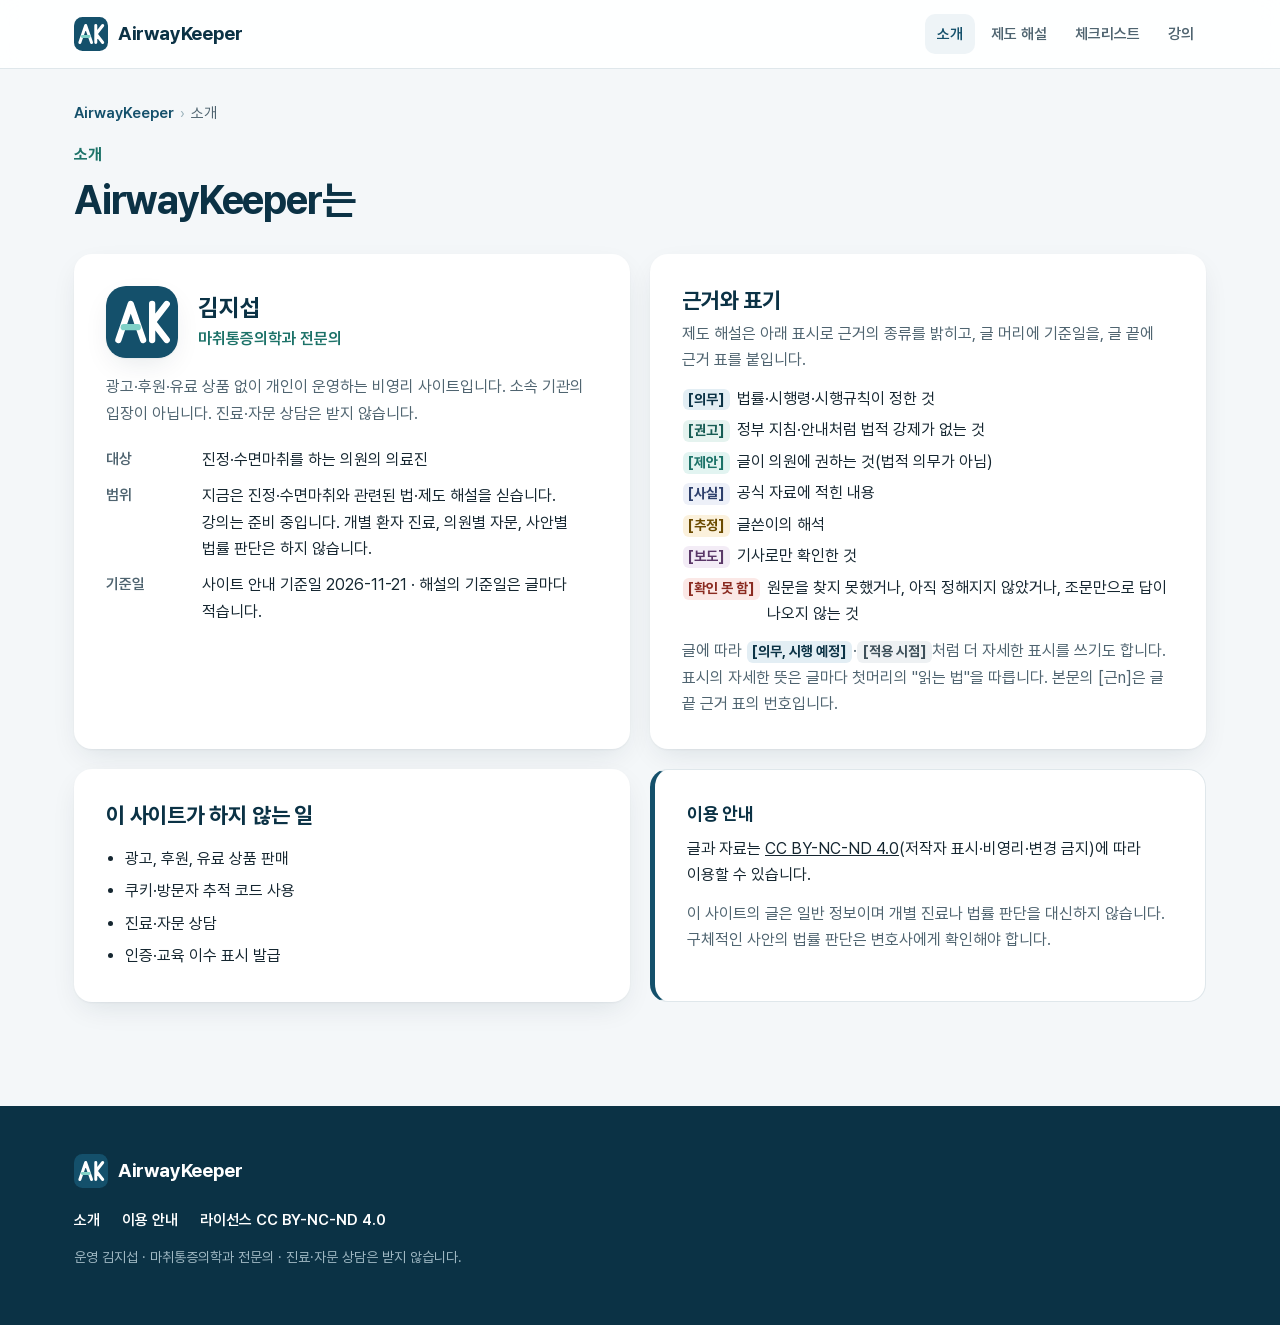
==== about.html @ bf398b3f "대문 배경을 모니터 파형으로, 긴 안내문은 이용 안내 쪽으로(원본 커밋 ad07242의 build/site) Co-Authored-By: Claude Sonnet 5.5 <nore" ====
<!doctype html>
<html lang="ko"><head><meta charset="utf-8">
<meta name="viewport" content="width=device-width,initial-scale=1">
<title>소개 — AirwayKeeper</title>
<meta name="description" content="마취통증의학과 전문의 김지섭이 개인으로 운영하는 비영리 사이트입니다. 진정·수면마취를 하는 의원의 의료진이 알아야 할 법·제도를 근거와 함께 정리해 무료로 열어 둡니다.">
<link rel="canonical" href="https://airwaykeeper.com/about.html">
<link rel="stylesheet" href="assets/style.css">
<link rel="icon" href="assets/mark.svg" type="image/svg+xml">
</head><body>
<header class="top"><div class="wrap">
<a class="brand" href="index.html"><img src="assets/mark.svg" alt="" width="34" height="34">AirwayKeeper</a>
<nav class="nav" aria-label="주 메뉴"><a href="about.html" aria-current=page>소개</a><a href="law.html">제도 해설</a><a href="checklist.html">체크리스트</a><a href="course.html">강의</a></nav>

</div></header>
<main class="wrap">
<nav class="crumb" aria-label="경로"><a href="index.html">AirwayKeeper</a><span class="sep">›</span><span>소개</span></nav>
<div class="lhead"><div><span class="no">소개</span><h1>AirwayKeeper는</h1></div></div>
<div class="about">
<div class="panel"><div class="op"><img src="assets/mark.svg" alt="" width="72" height="72"><div><h3>김지섭</h3>
<p class="role">마취통증의학과 전문의</p></div></div>
<p class="op-note">광고·후원·유료 상품 없이 개인이 운영하는 비영리 사이트입니다. 소속 기관의 입장이 아닙니다. 진료·자문 상담은 받지 않습니다.</p>
<dl class="facts">
<div><dt>대상</dt><dd>진정·수면마취를 하는 의원의 의료진</dd></div>
<div><dt>범위</dt><dd>지금은 진정·수면마취와 관련된 법·제도 해설을 싣습니다. 강의는 준비 중입니다. 개별 환자 진료, 의원별 자문, 사안별 법률 판단은 하지 않습니다.</dd></div>
<div><dt>기준일</dt><dd>사이트 안내 기준일 2026-11-21 · 해설의 기준일은 글마다 적습니다.</dd></div>
</dl></div>
<div class="panel"><h3>근거와 표기</h3><p>제도 해설은 아래 표시로 근거의 종류를 밝히고, 글 머리에 기준일을, 글 끝에 근거 표를 붙입니다.</p><ul class="plain labels"><li><span class="tag tag-duty">[의무]</span> 법률·시행령·시행규칙이 정한 것</li><li><span class="tag tag-rec">[권고]</span> 정부 지침·안내처럼 법적 강제가 없는 것</li><li><span class="tag tag-sug">[제안]</span> 글이 의원에 권하는 것(법적 의무가 아님)</li><li><span class="tag tag-fact">[사실]</span> 공식 자료에 적힌 내용</li><li><span class="tag tag-est">[추정]</span> 글쓴이의 해석</li><li><span class="tag tag-press">[보도]</span> 기사로만 확인한 것</li><li><span class="tag tag-unk">[확인 못 함]</span> 원문을 찾지 못했거나, 아직 정해지지 않았거나, 조문만으로 답이 나오지 않는 것</li></ul><p>글에 따라 <span class="tag tag-duty">[의무, 시행 예정]</span>·<span class="tag tag-note">[적용 시점]</span>처럼 더 자세한 표시를 쓰기도 합니다. 표시의 자세한 뜻은 글마다 첫머리의 "읽는 법"을 따릅니다. 본문의 [근n]은 글 끝 근거 표의 번호입니다.</p></div>
<div class="panel"><h3>이 사이트가 하지 않는 일</h3>
<ul class="plain"><li>광고, 후원, 유료 상품 판매</li><li>쿠키·방문자 추적 코드 사용</li>
<li>진료·자문 상담</li><li>인증·교육 이수 표시 발급</li></ul></div>
<div class="notice"><h3>이용 안내</h3><p>글과 자료는 <a rel="license" href="https://creativecommons.org/licenses/by-nc-nd/4.0/deed.ko">CC BY-NC-ND 4.0</a>(저작자 표시·비영리·변경 금지)에 따라 이용할 수 있습니다.</p>
<p>이 사이트의 글은 일반 정보이며 개별 진료나 법률 판단을 대신하지 않습니다. 구체적인 사안의 법률 판단은 변호사에게 확인해야 합니다.</p></div>
</div></main>
<footer class="foot"><div class="wrap">
<a class="brand" href="index.html"><img src="assets/mark.svg" alt="" width="34" height="34">AirwayKeeper</a>
<p class="links"><a href="about.html">소개</a><a href="guide.html">이용 안내</a><a href="guide.html#license">라이선스 CC BY-NC-ND 4.0</a></p>
<p class="small">운영 김지섭 · 마취통증의학과 전문의 · 진료·자문 상담은 받지 않습니다.</p>
</div></footer>
<script src="assets/site.js"></script>
</body></html>
---- assets/style.css ----
/* AirwayKeeper 사이트 스타일. 2026-11-19 시안 03(Academy)을 옮겼다.
   남색 #14506b와 민트 #7fd1c7 브랜드 색, 흰 카드와 부드러운 그림자. 외부 자원 없음. */
@font-face{font-family:"Pretendard";font-weight:400;font-style:normal;font-display:swap;src:url("Pretendard-Regular.woff2") format("woff2")}
@font-face{font-family:"Pretendard";font-weight:600;font-style:normal;font-display:swap;src:url("Pretendard-SemiBold.woff2") format("woff2")}
@font-face{font-family:"Pretendard";font-weight:700;font-style:normal;font-display:swap;src:url("Pretendard-Bold.woff2") format("woff2")}

:root{
  --navy:#14506b; --navy-900:#0b3245; --navy-50:#eef4f7;
  --mint:#7fd1c7; --mint-100:#e2f4f1; --mint-700:#1c7268;
  --ink:#152630; --body:#1b2b34; --muted:#4f6470; --line:#dfe7eb; --bg:#f4f7f9; --card:#fff;
  --r:18px;
  --sh:0 1px 2px rgba(14,44,58,.05),0 10px 30px -8px rgba(14,44,58,.12);
  --sh-lg:0 2px 4px rgba(14,44,58,.05),0 24px 48px -16px rgba(14,44,58,.22);
}
*{box-sizing:border-box}
html{-webkit-text-size-adjust:100%;scroll-behavior:smooth}
body{margin:0;font-family:"Pretendard",-apple-system,BlinkMacSystemFont,"Apple SD Gothic Neo","Malgun Gothic",sans-serif;
  font-size:16px;line-height:1.65;color:var(--ink);background:var(--bg);word-break:keep-all;overflow-wrap:break-word}
a{color:inherit}
img,svg{display:block;max-width:100%}
h1,h2,h3,h4{line-height:1.3;margin:0;letter-spacing:-.01em;text-wrap:balance}
p{margin:0}
.wrap{max-width:1180px;margin:0 auto;padding:0 24px}
main.wrap{padding-bottom:8px}
.ic{display:inline-flex;width:1.15em;height:1.15em;flex:none}
.ic svg{width:100%;height:100%;fill:none;stroke:currentColor;stroke-width:1.8;stroke-linecap:round;stroke-linejoin:round}

.draft{background:#fff4d6;color:#6b4b00;text-align:center;font-size:14px;font-weight:600;padding:6px 16px}

/* 머리글 */
.top{position:sticky;top:0;z-index:20;background:rgba(255,255,255,.9);backdrop-filter:saturate(1.4) blur(12px);
  -webkit-backdrop-filter:saturate(1.4) blur(12px);border-bottom:1px solid var(--line)}
.top .wrap{display:flex;align-items:center;gap:28px;height:68px}
.brand{display:flex;align-items:center;gap:10px;text-decoration:none;font-weight:700;font-size:19px;color:var(--navy-900);letter-spacing:-.02em}
.brand img{width:34px;height:34px}
.nav{display:flex;gap:4px;margin-left:auto}
.nav a{text-decoration:none;color:var(--muted);font-weight:600;font-size:15px;padding:8px 12px;border-radius:10px;white-space:nowrap}
.nav a:hover,.nav a[aria-current]{color:var(--navy);background:var(--navy-50)}

.btn{display:inline-flex;align-items:center;justify-content:center;gap:8px;text-decoration:none;font-weight:600;font-size:16px;
  border-radius:12px;padding:12px 20px;border:1px solid transparent;cursor:pointer;font-family:inherit;line-height:1.3;white-space:nowrap}
.btn .ic{width:18px;height:18px}
.btn-primary{background:var(--navy);color:#fff;box-shadow:0 6px 16px -6px rgba(20,80,107,.6)}
.btn-primary:hover{background:var(--navy-900)}
.btn-mint{background:var(--mint);color:var(--navy-900)}
.btn-ghost{background:#fff;color:var(--navy);border-color:var(--line)}
.btn-ghost:hover{border-color:var(--navy)}
.btn-line{background:transparent;color:#fff;border-color:rgba(255,255,255,.35)}
.btn-sm{padding:8px 14px;font-size:15px;border-radius:10px}
.top .btn{padding:9px 16px;font-size:15px}

.bar{height:8px;border-radius:99px;background:#e6edf0;overflow:hidden}
.bar>i{display:block;height:100%;border-radius:inherit;background:linear-gradient(90deg,var(--navy),#2a7f99)}
.meta{display:flex;flex-wrap:wrap;gap:6px 16px;color:var(--muted);font-size:15px}
.meta span{display:inline-flex;align-items:center;gap:6px}
.meta .ic{color:var(--mint-700)}
.meta a{color:var(--navy);font-weight:600}

/* 출처 라벨(build_pdf.prepare가 만든 span.src) */
.src{display:inline-block;font-size:.8em;font-weight:600;line-height:1.45;padding:1px 7px;margin:0 1px;border-radius:6px;vertical-align:.08em;
  white-space:normal;background:var(--navy-50);color:var(--navy);box-shadow:inset 0 0 0 1px #c8dbe4}
.src-p{background:var(--mint-100);color:var(--mint-700);box-shadow:inset 0 0 0 1px #b4e2db}
.src-u{background:#fff;color:#5b6770;box-shadow:inset 0 0 0 1px #b9c4ca;background-image:repeating-linear-gradient(135deg,transparent 0 5px,#f1f3f4 5px 7px)}
/* 뼈대 시안: 내용이 들어갈 자리. 바탕색에 따라 글자색을 물려받아 남색 바탕에서도 보인다. */
.slot{display:inline;padding:0 .35em;border-radius:6px;font-weight:600;opacity:.85;
  background:repeating-linear-gradient(135deg,rgba(127,150,160,.10) 0 6px,rgba(127,150,160,.22) 6px 12px);
  outline:1px dashed currentColor;outline-offset:-1px;-webkit-box-decoration-break:clone;box-decoration-break:clone}
.ph{border:1.5px dashed #a9c0cb;border-radius:14px;padding:16px 18px;background:#f8fbfc}
.ph .ph-k{display:block;font-size:13px;font-weight:700;letter-spacing:.04em;color:var(--mint-700);line-height:1.4}
.ph p{margin:2px 0 0;font-weight:600;font-size:16px;line-height:1.5;color:var(--navy-900)}
.ph i{display:block;height:8px;border-radius:4px;background:#e3eaee;margin-top:10px}
.ph i:last-child{width:60%}
.blank{display:inline-block;min-width:7em;border-bottom:1px solid var(--muted);height:1.1em;vertical-align:bottom}

footer.foot{margin-top:96px;background:var(--navy-900);color:#c9d9e0;padding:48px 0 56px;font-size:15px}
footer.foot .wrap{display:grid;gap:14px}
footer.foot .brand{color:#fff;margin-bottom:6px}
footer.foot p{max-width:860px}
footer.foot .small{color:#9fb8c3;font-size:14px}
footer.foot .links{display:flex;flex-wrap:wrap;gap:6px 22px;font-size:15px}
footer.foot .links a{color:#fff;text-decoration:none;font-weight:600}
footer.foot .links a:hover{text-decoration:underline;text-underline-offset:3px}
footer.foot .small a{color:#fff;text-decoration:underline;text-underline-offset:2px}


/* ---------- 대문(공개) ---------- */
.gate{position:relative;overflow:hidden;color:#fff;min-height:calc(100vh - 68px);display:flex;align-items:center;
  background:radial-gradient(1200px 500px at 85% -10%,#1f6a8a 0,transparent 60%),linear-gradient(160deg,var(--navy) 0,var(--navy-900) 100%)}
.gate .wf{position:absolute;left:0;width:100%;height:var(--h);pointer-events:none}
.wfa{top:14px}.wfb{bottom:10px}.wfm{display:none;left:50%;bottom:0;min-width:760px;transform:translateX(-50%)}
.wf .g path{stroke:#7fd1c7;stroke-width:.8;opacity:.14}
.wf .p1{opacity:.46;filter:drop-shadow(0 0 3px rgba(191,230,255,.5))}.wf .p2{opacity:.52;filter:drop-shadow(0 0 3px rgba(127,209,199,.5))}
/* 훑으며 그려지는 선: 머리가 끝에 닿은 뒤 꼬리가 지워진다(8초 루프). 빛점은 머리를 따라간다. */
.sweep{stroke-dasharray:62 100;animation:sw 8s linear infinite;animation-delay:-3.5s}
@keyframes sw{from{stroke-dashoffset:62}to{stroke-dashoffset:-100}}
.dot{offset-distance:0%;animation:mv 8s linear infinite;animation-delay:-3.5s;opacity:.75}
.dot.d1{fill:#e8f7ff;filter:drop-shadow(0 0 4px rgba(232,247,255,.7))}.dot.d2{fill:#b5f5ea;filter:drop-shadow(0 0 4px rgba(181,245,234,.7))}
@keyframes mv{0%{offset-distance:0%;opacity:.75}61.7%{offset-distance:100%;opacity:.75}62.5%,100%{offset-distance:100%;opacity:0}}
@media (max-width:720px){.wfa,.wfb{display:none}.wfm{display:block}}
@media (prefers-reduced-motion:reduce){.wf *{animation:none!important}.sweep{stroke-dasharray:none}.dot{display:none}}
.gate .wrap{position:relative;width:100%;box-sizing:border-box;padding-top:48px;padding-bottom:48px;text-align:center}
.gate h1{margin:0 auto;font-weight:700;letter-spacing:-.03em;line-height:1.15}
.gate h1 .en{display:block;font-size:44px;color:#fff}
.gate h1 .ko{display:block;margin-top:14px;font-size:26px;font-weight:600;color:var(--mint)}
.gate .lead{margin:22px auto 0;max-width:34em;font-size:18px;line-height:1.6;color:#d9e7ed}
.tabs{list-style:none;margin:40px auto 0;padding:0;display:grid;grid-template-columns:repeat(4,minmax(0,1fr));gap:16px;max-width:1000px;text-align:left}
.tab{display:flex;flex-direction:column;gap:6px;height:100%;min-height:132px;padding:20px;border-radius:var(--r);background:#fff;color:var(--ink);
  text-decoration:none;box-shadow:var(--sh-lg);position:relative}
.tab:hover{box-shadow:0 0 0 3px var(--mint),var(--sh-lg)}
.tab .tn{font-size:20px;font-weight:700;color:var(--navy-900)}
.tab .td{font-size:15px;color:var(--muted);line-height:1.45}
.tab .ic{position:absolute;right:18px;bottom:18px;color:var(--navy)}
.tab.soon{background:#e9f0f3}
.tab.soon .td{display:inline-block;align-self:flex-start;font-weight:700;font-size:14px;color:var(--navy-900);background:var(--mint);padding:2px 10px;border-radius:99px}
.tab:focus-visible{outline:3px solid var(--mint);outline-offset:3px}
body:has(.gate) footer.foot{margin-top:0}
@media (max-width:820px){.tabs{grid-template-columns:repeat(2,minmax(0,1fr))}.gate h1 .en{font-size:34px}}
@media (max-width:480px){.gate .wrap{padding-top:28px;padding-bottom:28px}.gate h1 .en{font-size:27px}.gate h1 .ko{font-size:20px;margin-top:10px}
  .gate .lead{font-size:16px;margin-top:14px}.tabs{margin-top:24px;gap:10px}.tab{min-height:104px;padding:14px}.tab .tn{font-size:18px}.tab .td{font-size:13.5px}.tab .ic{display:none}}

/* ---------- 첫 화면 ---------- */
.hero{position:relative;overflow:hidden;background:radial-gradient(1200px 500px at 85% -10%,#1f6a8a 0,transparent 60%),linear-gradient(160deg,var(--navy) 0,var(--navy-900) 100%);color:#fff}
.hero .deco{position:absolute;right:-120px;top:-60px;width:640px;opacity:.16;pointer-events:none}
.hero .wrap{position:relative;display:grid;grid-template-columns:minmax(0,1.25fr) minmax(0,.9fr);gap:56px;align-items:center;padding-top:76px;padding-bottom:88px}
.eyebrow{display:inline-flex;align-items:center;gap:8px;font-size:14px;font-weight:600;letter-spacing:.02em;color:var(--mint);
  background:rgba(127,209,199,.12);border:1px solid rgba(127,209,199,.3);padding:5px 12px;border-radius:99px}
.hero h1{font-size:56px;font-weight:700;letter-spacing:-.03em;line-height:1.08;margin:22px 0}
.hero h1 em{font-style:normal;color:var(--mint)}
.hero .lead{font-size:19px;line-height:1.65;color:#d9e7ed;max-width:34em}
.hero .scope{margin-top:10px;font-size:16px;color:#a9c3ce}
.hero .cta{display:flex;flex-wrap:wrap;gap:12px;margin-top:32px}
.stats{display:grid;grid-template-columns:repeat(4,minmax(0,1fr));gap:1px;margin-top:44px;border-radius:16px;overflow:hidden;background:rgba(255,255,255,.12);max-width:600px}
.stats div{background:rgba(9,40,55,.45);padding:14px 16px}
.stats b{display:block;font-size:26px;font-weight:700;letter-spacing:-.02em;color:#fff}
.stats b small{font-size:16px}
.stats span{font-size:14px;color:#a9c3ce}

.start{background:#fff;color:var(--ink);border-radius:24px;padding:28px;box-shadow:var(--sh-lg)}
.start h2{font-size:15px;font-weight:600;color:var(--muted)}
.next{display:block;text-decoration:none;border-radius:16px;background:var(--navy-50);padding:16px 18px;border:1px solid #d5e4ea;margin-top:14px}
.next:hover{border-color:var(--navy)}
.next .k{font-size:14px;font-weight:600;color:var(--mint-700)}
.next .t{display:block;font-weight:700;font-size:18px;margin:2px 0 8px;color:var(--navy-900)}
.who{list-style:none;margin:14px 0 0;padding:0;display:grid;gap:2px}
.who a{display:flex;align-items:center;gap:12px;justify-content:space-between;text-decoration:none;padding:10px 6px;border-bottom:1px dashed #e3eaee;font-weight:600;color:var(--navy-900)}
.who li:last-child a{border-bottom:0}
.who a:hover{color:var(--navy)}
.who small{display:block;font-weight:400;font-size:14px;color:var(--muted)}
.who .ic{color:var(--navy)}
.start .note{margin-top:14px;font-size:14px;color:var(--muted);display:flex;gap:8px;align-items:flex-start}
.start .note .ic{color:var(--mint-700);margin-top:2px}

section.sec{padding-top:96px;scroll-margin-top:110px}
.sec-head{display:flex;align-items:flex-end;justify-content:space-between;gap:24px;margin-bottom:32px}
.sec-head .k{font-size:14px;font-weight:700;letter-spacing:.06em;color:var(--mint-700)}
.sec-head h2{font-size:34px;font-weight:700;letter-spacing:-.025em;margin-top:6px;color:var(--navy-900)}
.sec-head p{color:var(--muted);margin-top:8px;max-width:40em}

/* 장 카드 */
.grid-ch{display:grid;grid-template-columns:repeat(3,minmax(0,1fr));gap:20px}
.ch{position:relative;display:flex;flex-direction:column;background:var(--card);border-radius:var(--r);box-shadow:var(--sh);padding:24px;border:1px solid transparent;transition:box-shadow .2s,transform .2s}
.ch:hover{box-shadow:var(--sh-lg);transform:translateY(-2px)}
.ch-top{display:flex;align-items:center;justify-content:space-between;gap:8px}
.ch-no{display:inline-grid;place-items:center;min-width:44px;height:44px;padding:0 10px;border-radius:13px;background:var(--navy-50);color:var(--navy);font-weight:700;font-size:16px;text-decoration:none}
.ch h3{font-size:20px;font-weight:700;margin:16px 0 8px;color:var(--navy-900)}
.ch h3 a{text-decoration:none}
.ch h3 a:hover{text-decoration:underline}
.ch .pt{color:var(--muted);font-size:16px;display:-webkit-box;-webkit-line-clamp:3;-webkit-box-orient:vertical;overflow:hidden}
.ch>.meta{margin-top:auto;padding-top:18px}
.ch details{margin-top:14px;border-top:1px solid var(--line);padding-top:10px}
.ch summary{cursor:pointer;list-style:none;font-weight:600;font-size:15px;color:var(--navy);display:flex;align-items:center;justify-content:space-between;padding:4px 0}
.ch summary::-webkit-details-marker{display:none}
.ch summary::after{content:"";width:9px;height:9px;border-right:2px solid currentColor;border-bottom:2px solid currentColor;transform:rotate(45deg) translateY(-3px);transition:transform .2s}
.ch details[open] summary::after{transform:rotate(-135deg) translateY(-1px)}
.ch.is-app{grid-column:1/-1;background:linear-gradient(120deg,#fff 0,#f1faf8 100%)}
.ch.is-app .ch-no{background:var(--mint-100);color:var(--mint-700)}
.ls{list-style:none;margin:8px 0 0;padding:0}
.ls li{display:flex;align-items:center;gap:10px;padding:7px 0;font-size:15px;border-bottom:1px dashed #e8eef1}
.ls li:last-child{border-bottom:0}
.ls .st{flex:none;width:22px;height:22px;border-radius:50%;border:1.5px solid #c3d2d9;display:grid;place-items:center;font-size:12px;font-weight:700;color:var(--muted)}
.ls a{text-decoration:none;font-weight:600;color:var(--navy);min-width:0}
.ls a:hover{text-decoration:underline}
.ls .m{margin-left:auto;color:var(--muted);font-size:14px;white-space:nowrap;padding-left:8px}
.ch.is-app .ls{display:grid;grid-template-columns:repeat(2,minmax(0,1fr));column-gap:28px}
.ch.is-app .ls li:nth-last-child(2){border-bottom:0}

/* 트랙 */
.grid-tr{display:grid;grid-template-columns:repeat(2,minmax(0,1fr));gap:20px}
.tr{background:var(--card);border-radius:var(--r);box-shadow:var(--sh);padding:28px;display:flex;flex-direction:column;scroll-margin-top:110px}
.tr:target{box-shadow:0 0 0 3px rgba(127,209,199,.6),var(--sh)}
.tr-head{display:flex;gap:14px;align-items:flex-start}
.tr-ic{flex:none;width:48px;height:48px;border-radius:14px;background:linear-gradient(150deg,var(--navy),#22708f);color:#fff;display:grid;place-items:center}
.tr-ic .ic{width:24px;height:24px}
.tr .k{font-size:14px;font-weight:600;color:var(--mint-700)}
.tr h3{font-size:20px;font-weight:700;color:var(--navy-900);margin-top:2px}
.path{list-style:none;margin:28px 0 8px;padding:0;display:flex;align-items:flex-start}
.path li{position:relative;flex:1 1 0;min-width:0;text-align:center;padding:0 4px}
.path li::before{content:"";position:absolute;top:21px;left:-50%;width:100%;height:3px;background:var(--navy);z-index:0}
.path li:first-child::before{display:none}
.path li.later::before{background:repeating-linear-gradient(90deg,#9cc9c2 0 6px,transparent 6px 11px)}
.path .dot{position:relative;z-index:1;margin:0 auto;width:44px;height:44px;border-radius:50%;display:grid;place-items:center;font-weight:700;font-size:15px;background:var(--navy);color:#fff;box-shadow:0 0 0 5px #fff;text-decoration:none}
.path .later .dot{background:#fff;color:var(--mint-700);border:2.5px solid var(--mint)}
.path .lb{display:block;margin-top:10px;font-size:14px;line-height:1.4;color:var(--ink);font-weight:600}
.path .lb small{display:block;font-weight:400;color:var(--muted);font-size:13px}
.legend{display:flex;gap:16px;flex-wrap:wrap;font-size:14px;color:var(--muted);margin-top:14px}
.legend span{display:inline-flex;align-items:center;gap:6px}
.legend i{width:12px;height:12px;border-radius:50%;background:var(--navy)}
.legend i.l{background:#fff;border:2px solid var(--mint)}
.tr-foot{display:flex;align-items:center;justify-content:space-between;gap:12px;margin-top:auto;padding-top:20px;border-top:1px solid var(--line);flex-wrap:wrap}

/* 자료실 카드 */
.grid-fm{display:grid;grid-template-columns:repeat(4,minmax(0,1fr));gap:18px}
.fm{background:var(--card);border-radius:var(--r);box-shadow:var(--sh);padding:22px;display:flex;flex-direction:column;gap:12px}
.sheet{position:relative;height:118px;border-radius:12px;background:linear-gradient(180deg,var(--navy-50),#f8fbfc);border:1px solid #dde9ee;overflow:hidden}
.sheet .pg{position:absolute;left:50%;top:16px;transform:translateX(-50%);width:84px;height:110px;background:#fff;border-radius:6px;box-shadow:0 6px 18px -6px rgba(14,44,58,.3);padding:12px 10px}
.sheet .pg b{display:grid;place-items:center;width:28px;height:28px;border-radius:8px;background:var(--navy);color:#fff;font-size:15px}
.sheet .pg i{display:block;height:4px;border-radius:2px;background:#e3eaee;margin-top:8px}
.sheet .pg i:nth-of-type(2){width:70%}
.sheet .pg i:nth-of-type(3){background:var(--mint-100)}
.fm h3{font-size:17px;font-weight:700;color:var(--navy-900);line-height:1.4}
.fm h3 a{text-decoration:none}
.fm h3 a:hover{text-decoration:underline}
.fm .meta{font-size:14px;flex-direction:column;gap:4px}
.fm .meta span{align-items:flex-start}
.fm .meta .ic{margin-top:3px}
.fm .acts{display:flex;gap:8px;margin-top:auto}
.fm .acts .btn{flex:1;padding:9px 10px;font-size:15px}

/* 원칙·소개 패널 */
.grid-pr{display:grid;grid-template-columns:minmax(0,1.1fr) minmax(0,1fr);gap:20px}
.panel{background:var(--card);border-radius:var(--r);box-shadow:var(--sh);padding:32px}
.panel h3{font-size:22px;font-weight:700;color:var(--navy-900);margin-bottom:6px}
.panel>p{color:var(--muted)}
.panel>.btn{margin-top:18px}
.lg{list-style:none;padding:0;margin:22px 0 0;display:grid;gap:12px}
.lg li{display:grid;grid-template-columns:96px 1fr;gap:14px;align-items:center;padding:14px 16px;border-radius:14px;background:#f7fafb;border:1px solid var(--line)}
.lg .src{justify-self:start;font-size:15px;padding:4px 12px}
.base{margin-top:18px;display:flex;align-items:center;gap:14px;padding:16px 18px;border-radius:14px;background:var(--navy);color:#fff}
.base .ic{width:28px;height:28px;color:var(--mint)}
.base small{display:block;color:#b9d2dc;font-size:14px}
.base b{font-size:20px}
.nos{list-style:none;padding:0;margin:22px 0 0;display:grid;grid-template-columns:repeat(3,minmax(0,1fr));gap:12px}
.nos li{display:flex;flex-direction:column;align-items:center;text-align:center;padding:20px 10px;border-radius:14px;background:var(--mint-100);color:var(--navy-900);font-weight:700}
.nos .ic{width:34px;height:34px;margin:0 auto 10px;color:var(--mint-700)}
.np{margin-top:18px;padding:16px 18px;border-radius:14px;border:1px dashed #a9d7cf;background:#fbfefd}

.about{display:grid;grid-template-columns:repeat(2,minmax(0,1fr));gap:20px}
.op{display:flex;gap:20px;align-items:center}
.op img{width:72px;height:72px;border-radius:20px;flex:none;box-shadow:var(--sh)}
.op h3{font-size:24px;margin:0}
.op .role{color:var(--mint-700);font-weight:600;margin-top:2px}
.op-note{margin-top:16px;color:var(--muted)}
.facts{margin:20px 0 0;display:grid;gap:10px}
.facts div{display:grid;grid-template-columns:84px 1fr;gap:12px}
.facts dt{font-weight:600;color:var(--muted);font-size:15px}
.facts dd{margin:0}
.plain{margin:16px 0 0;padding-left:1.2em;display:grid;gap:6px}
.notice{background:#fff;border-radius:var(--r);padding:32px;border:1px solid var(--line);border-left:5px solid var(--navy)}
.notice h3{font-size:18px;font-weight:700;margin-bottom:10px;color:var(--navy-900)}
.notice p+p{margin-top:12px;color:var(--muted)}

/* ---------- 장·강의 화면 ---------- */
.crumb{display:flex;flex-wrap:wrap;align-items:center;gap:6px;font-size:15px;color:var(--muted);margin:32px 0 0}
.crumb a{text-decoration:none;color:var(--navy);font-weight:600}
.crumb .sep{color:#9ab0ba}
.lhead{display:grid;grid-template-columns:minmax(0,1fr) auto;gap:24px;align-items:end;margin:16px 0 28px}
.lhead .no{display:inline-block;font-weight:700;color:var(--mint-700);font-size:16px;margin-bottom:6px}
.lhead h1{font-size:40px;font-weight:700;letter-spacing:-.03em;color:var(--navy-900)}
.lhead .meta{margin-top:12px}
.chprog{min-width:240px;background:#fff;border-radius:14px;box-shadow:var(--sh);padding:14px 16px}
.chprog .t{display:flex;justify-content:space-between;gap:12px;font-size:14px;font-weight:600;color:var(--muted);margin-bottom:8px}

.layout{display:grid;grid-template-columns:300px minmax(0,1fr);gap:32px;align-items:start}
.layout>*{min-width:0}
.side{position:sticky;top:92px;max-height:calc(100vh - 110px);overflow:auto;background:#fff;border-radius:var(--r);box-shadow:var(--sh);padding:20px}
.side h2{font-size:14px;font-weight:700;color:var(--mint-700);letter-spacing:.04em}
.side h3{font-size:18px;color:var(--navy-900);margin:4px 0}
.side h3 a{text-decoration:none}
.side .meta{font-size:14px;margin-bottom:14px}
.side summary{list-style:none;cursor:default}
.side summary::-webkit-details-marker{display:none}
.toc{list-style:none;margin:8px 0 0;padding:0}
.toc li a{display:flex;gap:12px;align-items:flex-start;text-decoration:none;padding:10px;border-radius:12px;font-size:15px;line-height:1.45;color:var(--ink)}
.toc li a:hover{background:var(--navy-50)}
.toc .st{flex:none;margin-top:1px;min-width:22px;height:22px;padding:0 4px;border-radius:99px;border:1.5px solid #c3d2d9;display:grid;place-items:center;font-size:12px;font-weight:700;color:var(--muted)}
.toc .cur a{background:var(--navy);color:#fff}
.toc .cur .st{border-color:var(--mint);background:var(--mint);color:var(--navy-900)}
.toc .cur .m{color:#bcd5df}
.toc .m{display:block;font-size:13px;color:var(--muted);margin-top:1px}
.side .back{display:flex;align-items:center;gap:6px;margin-top:14px;padding-top:14px;border-top:1px solid var(--line);text-decoration:none;font-weight:600;color:var(--navy);font-size:15px}

.article{background:#fff;border-radius:22px;box-shadow:var(--sh);padding:48px 56px}
.prose{font-size:17px;line-height:1.8;color:var(--body)}
.prose>*+*{margin-top:1.1em}
.prose h2{font-size:26px;font-weight:700;color:var(--navy-900);margin-top:1.6em;scroll-margin-top:90px}
.prose h3{font-size:21px;font-weight:700;color:var(--navy-900);margin-top:1.8em;scroll-margin-top:90px}
.prose h4{font-size:18px;font-weight:700;color:var(--navy-900);margin-top:1.5em}
.prose>:first-child{margin-top:0}
.prose strong{font-weight:700;color:var(--navy-900)}
.prose em{font-style:normal;background:linear-gradient(transparent 62%,var(--mint-100) 62%);font-weight:600}
.prose ul,.prose ol{padding-left:1.4em}
.prose li+li{margin-top:.35em}
.prose a{color:var(--navy)}
.prose blockquote{margin:0;padding:18px 22px;border-radius:14px;background:var(--navy-50);border-left:4px solid var(--navy)}
.prose blockquote>*+*{margin-top:.7em}
.prose blockquote.point{padding:22px 26px;border-radius:16px;background:linear-gradient(135deg,var(--navy-50),#f3faf9);border:1px solid #d7e6ec}
.prose blockquote.point>p:first-child strong{color:var(--mint-700);font-size:15px;letter-spacing:.02em}
.prose blockquote.point ul{margin:10px 0 0;padding:0;list-style:none}
.prose blockquote.point li{position:relative;padding-left:26px;margin-top:8px;font-size:16px;line-height:1.7}
.prose blockquote.point li::before{content:"";position:absolute;left:2px;top:.55em;width:12px;height:7px;border-left:2.5px solid var(--mint-700);border-bottom:2.5px solid var(--mint-700);transform:rotate(-45deg)}
.table-wrap{overflow-x:auto;-webkit-overflow-scrolling:touch;border:1px solid var(--line);border-radius:14px;max-width:100%}
.prose table{border-collapse:collapse;width:100%;font-size:16px;line-height:1.55}
.prose th,.prose td{padding:12px 14px;text-align:left;vertical-align:top;border-bottom:1px solid var(--line);min-width:120px}
.prose thead th{background:var(--navy);color:#fff;font-weight:600;border-bottom:0}
.prose tbody td:first-child{font-weight:700;color:var(--navy);background:var(--navy-50)}
.prose tbody tr:last-child td{border-bottom:0}
.prose th:first-child,.prose td:first-child{min-width:88px}

.list-h{font-size:20px;font-weight:700;color:var(--navy-900);margin-top:40px}
.lessons{list-style:none;margin:14px 0 0;padding:0;display:grid;gap:8px}
.lessons a{display:flex;align-items:center;gap:14px;text-decoration:none;padding:14px 16px;border-radius:14px;border:1px solid var(--line);color:var(--navy-900);font-weight:600}
.lessons a:hover{border-color:var(--navy);background:var(--navy-50)}
.lessons .st{flex:none;width:30px;height:30px;border-radius:50%;background:var(--navy-50);color:var(--navy);display:grid;place-items:center;font-size:14px;font-weight:700}
.lessons .t{min-width:0}
.lessons .m{margin-left:auto;color:var(--muted);font-weight:400;font-size:14px;white-space:nowrap}
.lessons .ic{color:var(--navy)}

.refs{margin-top:40px;border-top:1px solid var(--line);padding-top:16px}
.refs summary{cursor:pointer;font-weight:700;color:var(--navy);font-size:16px}
.refs .prose{font-size:14.5px;line-height:1.65;color:var(--muted);margin-top:12px}
.refs .prose li+li{margin-top:.5em}

.pn{display:grid;grid-template-columns:1fr 1fr;gap:16px;margin-top:24px}
.pn a{display:block;text-decoration:none;background:#fff;border-radius:16px;box-shadow:var(--sh);padding:18px 20px;border:1px solid transparent}
.pn a:hover{border-color:var(--navy)}
.pn small{display:block;font-size:14px;color:var(--muted);font-weight:600}
.pn b{display:block;margin-top:4px;font-size:17px;color:var(--navy-900)}
.pn .nx{text-align:right;background:var(--navy)}
.pn .nx small{color:#b9d2dc}
.pn .nx b{color:#fff}
.rel{margin-top:32px;background:#fff;border-radius:var(--r);box-shadow:var(--sh);padding:24px}
.rel h2{font-size:18px;color:var(--navy-900)}
.rel>p{color:var(--muted);font-size:15px;margin-top:4px}
.rel ul{list-style:none;margin:14px 0 0;padding:0;display:grid;grid-template-columns:1fr 1fr;gap:12px}
.rel li a{display:flex;gap:14px;align-items:center;text-decoration:none;padding:14px;border-radius:14px;border:1px solid var(--line)}
.rel li a:hover{border-color:var(--navy);background:var(--navy-50)}
.rel .lt{flex:none;width:40px;height:40px;border-radius:11px;background:var(--navy);color:#fff;display:grid;place-items:center;font-weight:700}
.rel b{display:block;color:var(--navy-900);font-size:16px}
.rel small{color:var(--muted);font-size:14px}
.rel .go{margin-left:auto;color:var(--navy)}

/* ---------- 제도 해설 ---------- */
.grid-lw{display:grid;grid-template-columns:repeat(3,minmax(0,1fr));gap:20px}
.lw{display:flex;flex-direction:column;gap:10px;background:var(--card);border-radius:var(--r);box-shadow:var(--sh);padding:24px;border-top:4px solid var(--mint)}
.lw .k{font-size:13px;font-weight:700;letter-spacing:.04em;color:var(--mint-700)}
.lw h3{font-size:19px;font-weight:700;line-height:1.4;color:var(--navy-900)}
.lw h3 a{text-decoration:none}
.lw h3 a:hover{text-decoration:underline}
.lw .meta{margin-top:auto;font-size:14px}
.law-list .t{display:flex;flex-direction:column;gap:2px}
.law-list .m{margin-left:0;white-space:normal}
.side .toc-plain li a{padding:7px 10px}
.side-h{margin-top:18px!important;padding-top:14px;border-top:1px solid var(--line);font-size:16px!important}
.howto{padding:18px 22px;border-radius:14px;background:var(--navy-50);border-left:4px solid var(--navy);font-size:15.5px;line-height:1.7}
.howto>*+*{margin-top:.6em}
.howto ul{padding-left:1.2em}
.prose .end-h{padding-top:20px;border-top:1px solid var(--line)}
.prose #sources~.table-wrap,.prose #sources~p{font-size:14.5px;line-height:1.6}
.prose #sources~.table-wrap td{min-width:130px}
.prose #sources~.table-wrap td:first-child{min-width:56px}
.prose tr:target td{background:var(--mint-100)}
.tag{display:inline-block;padding:0 .4em;margin:0 .05em;border-radius:6px;font-size:.88em;font-weight:700;line-height:1.55;white-space:nowrap;background:#eef1f3;color:#3d4f59}
.tag-duty{background:#e3eef4;color:var(--navy-900)}
.tag-rec{background:#e5f3ef;color:#165c53}
.tag-sug{background:var(--mint-100);color:var(--mint-700)}
.tag-fact{background:#edf0f8;color:#2d3f6b}
.tag-est{background:#fbf1dc;color:#6b4b00}
.tag-press{background:#f3ecf6;color:#5a3768}
.tag-unk{background:#fbe8e6;color:#8a2a20}
.cite{font-size:.82em;white-space:nowrap;color:var(--muted)}
.cite a{color:var(--navy);text-decoration:none;font-weight:600}
.cite a:hover{text-decoration:underline}
.article.law .prose a[rel~="noreferrer"]{word-break:break-all}

/* ---------- 자료실·양식 ---------- */
.intro{max-width:46em;margin-bottom:28px}
.intro .note{font-size:15px;color:var(--muted)}
.fhead{display:flex;flex-wrap:wrap;align-items:center;justify-content:space-between;gap:12px 24px;margin:16px 0 20px}
.fhead>.meta{flex-direction:column;gap:4px}
.fhead>p{color:var(--muted);max-width:40em}
.form-sheet{background:#fff;border-radius:16px;box-shadow:var(--sh);padding:40px 48px;max-width:900px}
.form-sheet h2{margin-top:0;font-size:26px}
/* 양식 표는 손으로 적는 칸이라 첫 칸 강조를 빼고 줄 높이를 확보한다. */
.form-sheet tbody td:first-child{background:none;color:inherit;font-weight:inherit}
.form-sheet td{height:2.6em}
.credit{margin-top:28px;padding-top:10px;border-top:1px solid var(--line);color:var(--muted);font-size:13px}
.all-forms{display:grid;grid-template-columns:minmax(0,1fr);gap:28px}

@media (max-width:1040px){
  .hero .wrap{grid-template-columns:1fr;gap:40px}
  .grid-fm{grid-template-columns:repeat(2,minmax(0,1fr))}
  .grid-ch,.grid-lw{grid-template-columns:repeat(2,minmax(0,1fr))}
  .grid-pr,.about{grid-template-columns:1fr}
}
@media (max-width:980px){
  .layout{grid-template-columns:minmax(0,1fr)}
  .side{position:static;order:2;max-height:none}
  .side summary{cursor:pointer;display:flex;justify-content:space-between;align-items:center}
  .side summary::after{content:"";width:9px;height:9px;border-right:2px solid var(--navy);border-bottom:2px solid var(--navy);transform:rotate(45deg)}
  .side details[open] summary::after{transform:rotate(-135deg)}
  .article{padding:36px 32px}
}
@media (max-width:820px){
  .top .wrap{flex-wrap:wrap;height:auto;padding-top:10px;padding-bottom:0;row-gap:6px}
  .top .btn{margin-left:auto}
  .nav{order:3;width:100%;margin:0;overflow-x:auto;-webkit-overflow-scrolling:touch;scrollbar-width:none;padding-bottom:8px}
  .nav a{flex:none;padding:6px 11px}
  .ch.is-app .ls{grid-template-columns:1fr}
  .ch.is-app .ls li:nth-last-child(2){border-bottom:1px dashed #e8eef1}
}
@media (max-width:640px){
  .wrap{padding:0 16px}
  .top .wrap{gap:12px}
  .brand{font-size:17px}
  .brand img{width:30px;height:30px}
  .hero .wrap{padding-top:44px;padding-bottom:52px}
  .hero h1{font-size:38px}
  .hero .lead{font-size:17px}
  .hero .deco{width:420px;right:-200px}
  .stats{grid-template-columns:repeat(2,minmax(0,1fr))}
  .start{padding:22px}
  section.sec{padding-top:64px}
  .sec-head{flex-direction:column;align-items:flex-start;margin-bottom:22px}
  .sec-head h2{font-size:27px}
  .grid-ch,.grid-tr,.grid-fm,.grid-lw{grid-template-columns:1fr}
  .tr,.panel,.notice{padding:22px}
  .path{flex-direction:column;margin-top:20px}
  .path li{display:flex;align-items:center;gap:14px;text-align:left;padding:0 0 18px}
  .path li::before{top:-18px;left:20.5px;width:3px;height:40px}
  .path .dot{box-shadow:none;margin:0;flex:none}
  .path li.later::before{background:repeating-linear-gradient(180deg,#9cc9c2 0 6px,transparent 6px 11px)}
  .path li:first-child::before{display:none}
  .path .lb{margin:0;font-size:16px}
  .path .lb small{font-size:14px}
  .nos{grid-template-columns:1fr}
  .nos li{flex-direction:row;align-items:center;gap:12px;text-align:left;padding:14px 16px}
  .nos .ic{margin:0;width:26px;height:26px}
  .lg li{grid-template-columns:1fr;gap:6px}
  .fm .sheet{display:none}
  .crumb{margin-top:20px}
  .lhead{grid-template-columns:1fr;gap:16px;margin-bottom:20px}
  .lhead h1{font-size:30px}
  .lhead>.btn{justify-self:start}
  .chprog{min-width:0}
  .article{padding:24px 18px;border-radius:18px}
  .prose h3{font-size:20px}
  .prose blockquote,.prose blockquote.point{padding:18px 16px}
  .prose th,.prose td{min-width:110px;padding:10px 12px;font-size:15px}
  .pn{grid-template-columns:1fr}
  .rel ul{grid-template-columns:1fr}
  .form-sheet{padding:24px 18px}
  footer.foot{margin-top:64px}
}

/* 인쇄: 화면 장식을 빼고 본문·양식만 남긴다. 양식은 한 장씩 새 쪽에서 시작한다. */
@media print{
  @page{margin:10mm 12mm}
  body{background:#fff;font-size:10.5pt;line-height:1.5;color:#000}
  .draft,.top,.foot,.side,.crumb,.pn,.rel,.fhead,.lhead .chprog,.lhead>.btn,.list-h,.lessons{display:none!important}
  .layout{display:block}
  .article,.form-sheet{box-shadow:none;padding:0;border-radius:0;max-width:none}
  .prose{font-size:10.5pt;color:#000}
  .prose h2{break-after:avoid}
  .table-wrap{overflow:visible;border:0;border-radius:0}
  .prose th,.prose td{border:1px solid #888;min-width:0;padding:5px 7px}
  .form-sheet{font-size:9.5pt;line-height:1.35}
  .form-sheet>*+*{margin-top:.5em}
  .form-sheet h2{font-size:15pt}
  .form-sheet th,.form-sheet td{padding:3px 6px;height:auto}
  .form-sheet td:empty{height:1.7em}
  .prose thead th{background:#eee;color:#000}
  .prose tbody td:first-child{background:#f5f5f5;color:#000}
  tr{break-inside:avoid}
  .refs{display:block}
  .all-forms{display:block}
  .all-forms .form-sheet+.form-sheet{break-before:page}
  .src{box-shadow:none;border:1px solid #999;background:#fff;color:#000}
}
/* 근거 표기 설명(첫 화면·소개) */
.labels{list-style:none;padding-left:0;margin:12px 0}
.labels li{line-height:1.6;display:grid;grid-template-columns:auto 1fr;gap:.4em;align-items:baseline}
.panel>.labels+p{margin-top:0}
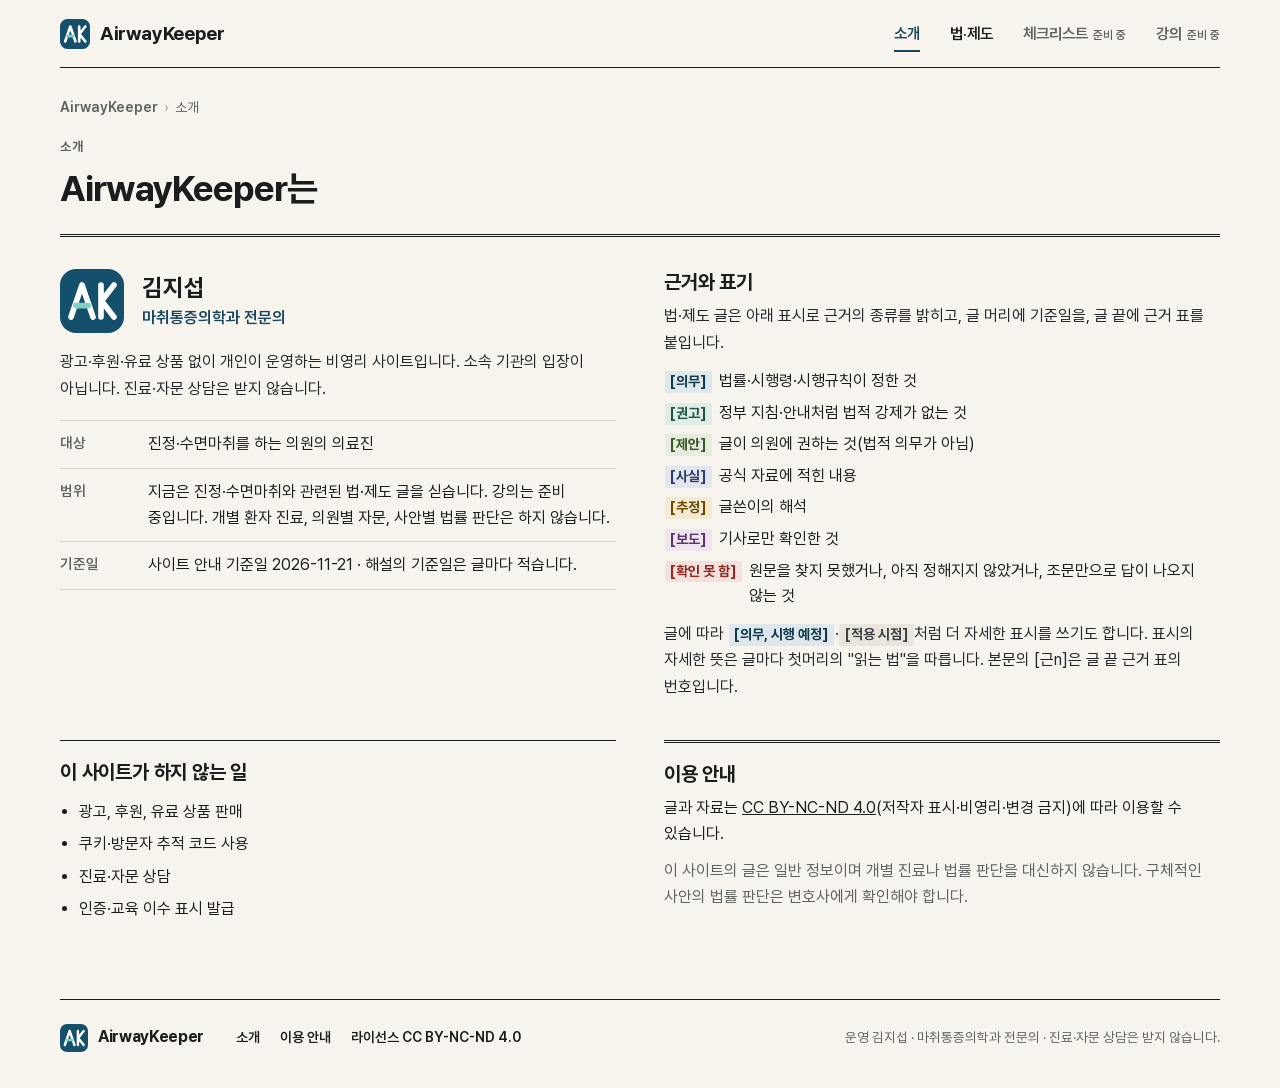
==== commit 04d8810c: "대문을 코돌이 기도 확보 그림과 해설 색인으로 개편, 갈래 이름 '법·제도' (원본 d580d68)" ====
--- a/about.html
+++ b/about.html
@@ -4,12 +4,28 @@
 <title>소개 — AirwayKeeper</title>
 <meta name="description" content="마취통증의학과 전문의 김지섭이 개인으로 운영하는 비영리 사이트입니다. 진정·수면마취를 하는 의원의 의료진이 알아야 할 법·제도를 근거와 함께 정리해 무료로 열어 둡니다.">
 <link rel="canonical" href="https://airwaykeeper.com/about.html">
+<meta property="og:type" content="website">
+<meta property="og:site_name" content="AirwayKeeper">
+<meta property="og:title" content="소개 — AirwayKeeper">
+<meta property="og:description" content="마취통증의학과 전문의 김지섭이 개인으로 운영하는 비영리 사이트입니다. 진정·수면마취를 하는 의원의 의료진이 알아야 할 법·제도를 근거와 함께 정리해 무료로 열어 둡니다.">
+<meta property="og:url" content="https://airwaykeeper.com/about.html">
+<meta property="og:image" content="https://airwaykeeper.com/assets/og-image.png">
+<meta property="og:image:type" content="image/png">
+<meta property="og:image:width" content="1200">
+<meta property="og:image:height" content="630">
+<meta property="og:image:alt" content="AirwayKeeper — 진정 안전의 기준을 세우다">
+<meta property="og:locale" content="ko_KR">
+<meta name="twitter:card" content="summary_large_image">
+<meta name="twitter:title" content="소개 — AirwayKeeper">
+<meta name="twitter:description" content="마취통증의학과 전문의 김지섭이 개인으로 운영하는 비영리 사이트입니다. 진정·수면마취를 하는 의원의 의료진이 알아야 할 법·제도를 근거와 함께 정리해 무료로 열어 둡니다.">
+<meta name="twitter:image" content="https://airwaykeeper.com/assets/og-image.png">
+<meta name="twitter:image:alt" content="AirwayKeeper — 진정 안전의 기준을 세우다">
 <link rel="stylesheet" href="assets/style.css">
 <link rel="icon" href="assets/mark.svg" type="image/svg+xml">
 </head><body>
 <header class="top"><div class="wrap">
-<a class="brand" href="index.html"><img src="assets/mark.svg" alt="" width="34" height="34">AirwayKeeper</a>
-<nav class="nav" aria-label="주 메뉴"><a href="about.html" aria-current=page>소개</a><a href="law.html">제도 해설</a><a href="checklist.html">체크리스트</a><a href="course.html">강의</a></nav>
+<a class="brand" href="index.html"><img src="assets/mark.svg" alt="" width="30" height="30">AirwayKeeper</a>
+<nav class="nav" aria-label="주 메뉴"><a href="about.html" aria-current=page>소개</a><a href="law.html">법·제도</a><a href="checklist.html" class=soon>체크리스트<small>준비 중</small></a><a href="course.html" class=soon>강의<small>준비 중</small></a></nav>
 
 </div></header>
 <main class="wrap">
@@ -21,10 +37,10 @@
 <p class="op-note">광고·후원·유료 상품 없이 개인이 운영하는 비영리 사이트입니다. 소속 기관의 입장이 아닙니다. 진료·자문 상담은 받지 않습니다.</p>
 <dl class="facts">
 <div><dt>대상</dt><dd>진정·수면마취를 하는 의원의 의료진</dd></div>
-<div><dt>범위</dt><dd>지금은 진정·수면마취와 관련된 법·제도 해설을 싣습니다. 강의는 준비 중입니다. 개별 환자 진료, 의원별 자문, 사안별 법률 판단은 하지 않습니다.</dd></div>
+<div><dt>범위</dt><dd>지금은 진정·수면마취와 관련된 법·제도 글을 싣습니다. 강의는 준비 중입니다. 개별 환자 진료, 의원별 자문, 사안별 법률 판단은 하지 않습니다.</dd></div>
 <div><dt>기준일</dt><dd>사이트 안내 기준일 2026-11-21 · 해설의 기준일은 글마다 적습니다.</dd></div>
 </dl></div>
-<div class="panel"><h3>근거와 표기</h3><p>제도 해설은 아래 표시로 근거의 종류를 밝히고, 글 머리에 기준일을, 글 끝에 근거 표를 붙입니다.</p><ul class="plain labels"><li><span class="tag tag-duty">[의무]</span> 법률·시행령·시행규칙이 정한 것</li><li><span class="tag tag-rec">[권고]</span> 정부 지침·안내처럼 법적 강제가 없는 것</li><li><span class="tag tag-sug">[제안]</span> 글이 의원에 권하는 것(법적 의무가 아님)</li><li><span class="tag tag-fact">[사실]</span> 공식 자료에 적힌 내용</li><li><span class="tag tag-est">[추정]</span> 글쓴이의 해석</li><li><span class="tag tag-press">[보도]</span> 기사로만 확인한 것</li><li><span class="tag tag-unk">[확인 못 함]</span> 원문을 찾지 못했거나, 아직 정해지지 않았거나, 조문만으로 답이 나오지 않는 것</li></ul><p>글에 따라 <span class="tag tag-duty">[의무, 시행 예정]</span>·<span class="tag tag-note">[적용 시점]</span>처럼 더 자세한 표시를 쓰기도 합니다. 표시의 자세한 뜻은 글마다 첫머리의 "읽는 법"을 따릅니다. 본문의 [근n]은 글 끝 근거 표의 번호입니다.</p></div>
+<div class="panel"><h3>근거와 표기</h3><p>법·제도 글은 아래 표시로 근거의 종류를 밝히고, 글 머리에 기준일을, 글 끝에 근거 표를 붙입니다.</p><ul class="plain labels"><li><span class="tag tag-duty">[의무]</span> 법률·시행령·시행규칙이 정한 것</li><li><span class="tag tag-rec">[권고]</span> 정부 지침·안내처럼 법적 강제가 없는 것</li><li><span class="tag tag-sug">[제안]</span> 글이 의원에 권하는 것(법적 의무가 아님)</li><li><span class="tag tag-fact">[사실]</span> 공식 자료에 적힌 내용</li><li><span class="tag tag-est">[추정]</span> 글쓴이의 해석</li><li><span class="tag tag-press">[보도]</span> 기사로만 확인한 것</li><li><span class="tag tag-unk">[확인 못 함]</span> 원문을 찾지 못했거나, 아직 정해지지 않았거나, 조문만으로 답이 나오지 않는 것</li></ul><p>글에 따라 <span class="tag tag-duty">[의무, 시행 예정]</span>·<span class="tag tag-note">[적용 시점]</span>처럼 더 자세한 표시를 쓰기도 합니다. 표시의 자세한 뜻은 글마다 첫머리의 "읽는 법"을 따릅니다. 본문의 [근n]은 글 끝 근거 표의 번호입니다.</p></div>
 <div class="panel"><h3>이 사이트가 하지 않는 일</h3>
 <ul class="plain"><li>광고, 후원, 유료 상품 판매</li><li>쿠키·방문자 추적 코드 사용</li>
 <li>진료·자문 상담</li><li>인증·교육 이수 표시 발급</li></ul></div>
@@ -32,7 +48,7 @@
 <p>이 사이트의 글은 일반 정보이며 개별 진료나 법률 판단을 대신하지 않습니다. 구체적인 사안의 법률 판단은 변호사에게 확인해야 합니다.</p></div>
 </div></main>
 <footer class="foot"><div class="wrap">
-<a class="brand" href="index.html"><img src="assets/mark.svg" alt="" width="34" height="34">AirwayKeeper</a>
+<a class="brand" href="index.html"><img src="assets/mark.svg" alt="" width="30" height="30">AirwayKeeper</a>
 <p class="links"><a href="about.html">소개</a><a href="guide.html">이용 안내</a><a href="guide.html#license">라이선스 CC BY-NC-ND 4.0</a></p>
 <p class="small">운영 김지섭 · 마취통증의학과 전문의 · 진료·자문 상담은 받지 않습니다.</p>
 </div></footer>
--- a/assets/style.css
+++ b/assets/style.css
@@ -1,59 +1,68 @@
-/* AirwayKeeper 사이트 스타일. 2026-11-19 시안 03(Academy)을 옮겼다.
-   남색 #14506b와 민트 #7fd1c7 브랜드 색, 흰 카드와 부드러운 그림자. 외부 자원 없음. */
+/* AirwayKeeper 사이트 스타일.
+   2026-11-21 대문 개편(해설 색인 배치 + 코돌이 그림). 미색 종이 바탕, 먹색 글, 괘선과 세리프 번호로
+   위계를 만든다. 둥근 카드·그림자·그라데이션·배경 애니메이션은 쓰지 않는다. 외부 자원 없음(글꼴은 assets/에 같이 둔다).
+   남색 #17465d는 한글 제목·번호·링크에만, 로고 마크의 민트는 마크 안에만 남긴다. */
 @font-face{font-family:"Pretendard";font-weight:400;font-style:normal;font-display:swap;src:url("Pretendard-Regular.woff2") format("woff2")}
 @font-face{font-family:"Pretendard";font-weight:600;font-style:normal;font-display:swap;src:url("Pretendard-SemiBold.woff2") format("woff2")}
 @font-face{font-family:"Pretendard";font-weight:700;font-style:normal;font-display:swap;src:url("Pretendard-Bold.woff2") format("woff2")}
+/* 영문 제목·번호용 세리프: Source Serif 4(OFL 1.1)에서 굵기 600만 뽑아 라틴 글자만 남긴 판. 라이선스는 LICENSE-SourceSerif4.txt */
+@font-face{font-family:"AK Serif";font-weight:600;font-style:normal;font-display:swap;src:url("AKSerif-SemiBold.woff2") format("woff2")}
 
 :root{
-  --navy:#14506b; --navy-900:#0b3245; --navy-50:#eef4f7;
-  --mint:#7fd1c7; --mint-100:#e2f4f1; --mint-700:#1c7268;
-  --ink:#152630; --body:#1b2b34; --muted:#4f6470; --line:#dfe7eb; --bg:#f4f7f9; --card:#fff;
-  --r:18px;
-  --sh:0 1px 2px rgba(14,44,58,.05),0 10px 30px -8px rgba(14,44,58,.12);
-  --sh-lg:0 2px 4px rgba(14,44,58,.05),0 24px 48px -16px rgba(14,44,58,.22);
+  --ink:#1b1d1c; --body:#24272a; --muted:#5f625e; --rule:#1b1d1c; --line:#d9d4c8;
+  --paper:#f7f4ee; --paper2:#efeae0; --bg:var(--paper); --card:#fbf9f4;
+  --navy:#17465d; --navy-900:#1b1d1c; --navy-50:#efeae0;
+  --mint:#7fd1c7; --mint-100:#e3ece6; --mint-700:#2f5c52;
+  --serif:"AK Serif","Iowan Old Style","Charter",Georgia,"Times New Roman",serif;
+  --r:2px; --sh:none; --sh-lg:none;
 }
 *{box-sizing:border-box}
 html{-webkit-text-size-adjust:100%;scroll-behavior:smooth}
 body{margin:0;font-family:"Pretendard",-apple-system,BlinkMacSystemFont,"Apple SD Gothic Neo","Malgun Gothic",sans-serif;
-  font-size:16px;line-height:1.65;color:var(--ink);background:var(--bg);word-break:keep-all;overflow-wrap:break-word}
+  font-size:16px;line-height:1.65;color:var(--ink);background:var(--bg);word-break:keep-all;overflow-wrap:break-word;
+  -webkit-font-smoothing:antialiased}
 a{color:inherit}
+a:focus-visible,button:focus-visible,summary:focus-visible{outline:2px solid var(--navy);outline-offset:3px}
 img,svg{display:block;max-width:100%}
 h1,h2,h3,h4{line-height:1.3;margin:0;letter-spacing:-.01em;text-wrap:balance}
 p{margin:0}
-.wrap{max-width:1180px;margin:0 auto;padding:0 24px}
-main.wrap{padding-bottom:8px}
+/* 본문 폭: 넓은 화면 1160px, 양옆 여백 40px(좁은 화면 20px). 괘선이 본문 폭에 딱 맞게 .wrap 자체에 폭을 준다. */
+.wrap{width:min(1160px,calc(100% - 80px));margin:0 auto}
 .ic{display:inline-flex;width:1.15em;height:1.15em;flex:none}
 .ic svg{width:100%;height:100%;fill:none;stroke:currentColor;stroke-width:1.8;stroke-linecap:round;stroke-linejoin:round}
 
 .draft{background:#fff4d6;color:#6b4b00;text-align:center;font-size:14px;font-weight:600;padding:6px 16px}
 
-/* 머리글 */
-.top{position:sticky;top:0;z-index:20;background:rgba(255,255,255,.9);backdrop-filter:saturate(1.4) blur(12px);
-  -webkit-backdrop-filter:saturate(1.4) blur(12px);border-bottom:1px solid var(--line)}
-.top .wrap{display:flex;align-items:center;gap:28px;height:68px}
-.brand{display:flex;align-items:center;gap:10px;text-decoration:none;font-weight:700;font-size:19px;color:var(--navy-900);letter-spacing:-.02em}
-.brand img{width:34px;height:34px}
-.nav{display:flex;gap:4px;margin-left:auto}
-.nav a{text-decoration:none;color:var(--muted);font-weight:600;font-size:15px;padding:8px 12px;border-radius:10px;white-space:nowrap}
-.nav a:hover,.nav a[aria-current]{color:var(--navy);background:var(--navy-50)}
+/* 머리글: 로고 왼쪽, 메뉴 4개 오른쪽, 아래 먹색 괘선 한 줄 */
+.top .wrap{display:flex;align-items:center;gap:40px;height:68px;border-bottom:1px solid var(--rule)}
+.brand{display:inline-flex;align-items:center;gap:10px;text-decoration:none;font-weight:700;font-size:19px;color:var(--ink);letter-spacing:-.02em}
+.brand img{width:30px;height:30px}
+.nav{display:flex;gap:30px;margin-left:auto}
+.nav a{text-decoration:none;color:var(--ink);font-weight:600;font-size:15.5px;white-space:nowrap;padding:4px 0;
+  text-underline-offset:7px;text-decoration-thickness:1px}
+.nav a:hover{text-decoration-line:underline}
+.nav a[aria-current]{color:var(--navy);text-decoration:none;box-shadow:0 2px 0 var(--navy)}
+.nav a.soon{color:var(--muted)}
+.nav a small{margin-left:5px;font-size:11.5px;font-weight:600;color:var(--muted);letter-spacing:0}
+.nav a:focus-visible{outline-offset:2px}
 
 .btn{display:inline-flex;align-items:center;justify-content:center;gap:8px;text-decoration:none;font-weight:600;font-size:16px;
-  border-radius:12px;padding:12px 20px;border:1px solid transparent;cursor:pointer;font-family:inherit;line-height:1.3;white-space:nowrap}
+  border-radius:var(--r);padding:11px 18px;border:1px solid transparent;cursor:pointer;font-family:inherit;line-height:1.3;white-space:nowrap}
 .btn .ic{width:18px;height:18px}
-.btn-primary{background:var(--navy);color:#fff;box-shadow:0 6px 16px -6px rgba(20,80,107,.6)}
-.btn-primary:hover{background:var(--navy-900)}
-.btn-mint{background:var(--mint);color:var(--navy-900)}
-.btn-ghost{background:#fff;color:var(--navy);border-color:var(--line)}
-.btn-ghost:hover{border-color:var(--navy)}
+.btn-primary{background:var(--navy);color:#fff}
+.btn-primary:hover{background:#0f3345}
+.btn-mint{background:var(--mint);color:#0b3245}
+.btn-ghost{background:transparent;color:var(--navy);border-color:var(--rule)}
+.btn-ghost:hover{background:var(--paper2)}
 .btn-line{background:transparent;color:#fff;border-color:rgba(255,255,255,.35)}
-.btn-sm{padding:8px 14px;font-size:15px;border-radius:10px}
-.top .btn{padding:9px 16px;font-size:15px}
-
-.bar{height:8px;border-radius:99px;background:#e6edf0;overflow:hidden}
-.bar>i{display:block;height:100%;border-radius:inherit;background:linear-gradient(90deg,var(--navy),#2a7f99)}
-.meta{display:flex;flex-wrap:wrap;gap:6px 16px;color:var(--muted);font-size:15px}
+.btn-sm{padding:7px 13px;font-size:15px}
+.top .btn{padding:8px 14px;font-size:15px}
+
+.bar{height:8px;background:#e3ddd0;overflow:hidden}
+.bar>i{display:block;height:100%;background:var(--navy)}
+.meta{display:flex;flex-wrap:wrap;gap:6px 16px;color:var(--muted);font-size:14.5px}
 .meta span{display:inline-flex;align-items:center;gap:6px}
-.meta .ic{color:var(--mint-700)}
+.meta .ic{color:var(--muted)}
 .meta a{color:var(--navy);font-weight:600}
 
 /* 출처 라벨(build_pdf.prepare가 만든 span.src) */
@@ -72,52 +81,46 @@
 .ph i:last-child{width:60%}
 .blank{display:inline-block;min-width:7em;border-bottom:1px solid var(--muted);height:1.1em;vertical-align:bottom}
 
-footer.foot{margin-top:96px;background:var(--navy-900);color:#c9d9e0;padding:48px 0 56px;font-size:15px}
-footer.foot .wrap{display:grid;gap:14px}
-footer.foot .brand{color:#fff;margin-bottom:6px}
-footer.foot p{max-width:860px}
-footer.foot .small{color:#9fb8c3;font-size:14px}
-footer.foot .links{display:flex;flex-wrap:wrap;gap:6px 22px;font-size:15px}
-footer.foot .links a{color:#fff;text-decoration:none;font-weight:600}
+/* 바닥글: 위 먹색 괘선, 로고·링크 셋·운영 줄을 한 줄로(좁으면 여러 줄) */
+footer.foot{margin-top:72px;color:var(--muted);font-size:14px}
+footer.foot .wrap{display:flex;flex-wrap:wrap;align-items:center;gap:8px 32px;padding:24px 0 36px;border-top:1px solid var(--rule)}
+footer.foot .brand{font-size:16px}
+footer.foot .brand img{width:28px;height:28px}
+footer.foot .links{display:flex;flex-wrap:wrap;gap:4px 20px}
+footer.foot .links a{color:var(--ink);text-decoration:none;font-weight:600}
 footer.foot .links a:hover{text-decoration:underline;text-underline-offset:3px}
-footer.foot .small a{color:#fff;text-decoration:underline;text-underline-offset:2px}
-
-
-/* ---------- 대문(공개) ---------- */
-.gate{position:relative;overflow:hidden;color:#fff;min-height:calc(100vh - 68px);display:flex;align-items:center;
-  background:radial-gradient(1200px 500px at 85% -10%,#1f6a8a 0,transparent 60%),linear-gradient(160deg,var(--navy) 0,var(--navy-900) 100%)}
-.gate .wf{position:absolute;left:0;width:100%;height:var(--h);pointer-events:none}
-.wfa{top:14px}.wfb{bottom:10px}.wfm{display:none;left:50%;bottom:0;min-width:760px;transform:translateX(-50%)}
-.wf .g path{stroke:#7fd1c7;stroke-width:.8;opacity:.14}
-.wf .p1{opacity:.46;filter:drop-shadow(0 0 3px rgba(191,230,255,.5))}.wf .p2{opacity:.52;filter:drop-shadow(0 0 3px rgba(127,209,199,.5))}
-/* 훑으며 그려지는 선: 머리가 끝에 닿은 뒤 꼬리가 지워진다(8초 루프). 빛점은 머리를 따라간다. */
-.sweep{stroke-dasharray:62 100;animation:sw 8s linear infinite;animation-delay:-3.5s}
-@keyframes sw{from{stroke-dashoffset:62}to{stroke-dashoffset:-100}}
-.dot{offset-distance:0%;animation:mv 8s linear infinite;animation-delay:-3.5s;opacity:.75}
-.dot.d1{fill:#e8f7ff;filter:drop-shadow(0 0 4px rgba(232,247,255,.7))}.dot.d2{fill:#b5f5ea;filter:drop-shadow(0 0 4px rgba(181,245,234,.7))}
-@keyframes mv{0%{offset-distance:0%;opacity:.75}61.7%{offset-distance:100%;opacity:.75}62.5%,100%{offset-distance:100%;opacity:0}}
-@media (max-width:720px){.wfa,.wfb{display:none}.wfm{display:block}}
-@media (prefers-reduced-motion:reduce){.wf *{animation:none!important}.sweep{stroke-dasharray:none}.dot{display:none}}
-.gate .wrap{position:relative;width:100%;box-sizing:border-box;padding-top:48px;padding-bottom:48px;text-align:center}
-.gate h1{margin:0 auto;font-weight:700;letter-spacing:-.03em;line-height:1.15}
-.gate h1 .en{display:block;font-size:44px;color:#fff}
-.gate h1 .ko{display:block;margin-top:14px;font-size:26px;font-weight:600;color:var(--mint)}
-.gate .lead{margin:22px auto 0;max-width:34em;font-size:18px;line-height:1.6;color:#d9e7ed}
-.tabs{list-style:none;margin:40px auto 0;padding:0;display:grid;grid-template-columns:repeat(4,minmax(0,1fr));gap:16px;max-width:1000px;text-align:left}
-.tab{display:flex;flex-direction:column;gap:6px;height:100%;min-height:132px;padding:20px;border-radius:var(--r);background:#fff;color:var(--ink);
-  text-decoration:none;box-shadow:var(--sh-lg);position:relative}
-.tab:hover{box-shadow:0 0 0 3px var(--mint),var(--sh-lg)}
-.tab .tn{font-size:20px;font-weight:700;color:var(--navy-900)}
-.tab .td{font-size:15px;color:var(--muted);line-height:1.45}
-.tab .ic{position:absolute;right:18px;bottom:18px;color:var(--navy)}
-.tab.soon{background:#e9f0f3}
-.tab.soon .td{display:inline-block;align-self:flex-start;font-weight:700;font-size:14px;color:var(--navy-900);background:var(--mint);padding:2px 10px;border-radius:99px}
-.tab:focus-visible{outline:3px solid var(--mint);outline-offset:3px}
-body:has(.gate) footer.foot{margin-top:0}
-@media (max-width:820px){.tabs{grid-template-columns:repeat(2,minmax(0,1fr))}.gate h1 .en{font-size:34px}}
-@media (max-width:480px){.gate .wrap{padding-top:28px;padding-bottom:28px}.gate h1 .en{font-size:27px}.gate h1 .ko{font-size:20px;margin-top:10px}
-  .gate .lead{font-size:16px;margin-top:14px}.tabs{margin-top:24px;gap:10px}.tab{min-height:104px;padding:14px}.tab .tn{font-size:18px}.tab .td{font-size:13.5px}.tab .ic{display:none}}
-
+footer.foot .small{margin-left:auto;font-size:13.5px}
+main.home+footer.foot{margin-top:0}
+
+
+/* ---------- 대문(공개, 2026-11-21 해설 색인 배치) ---------- */
+/* 가운데 칸: 코돌이 그림(그림 바탕 = 종이색) → 이중 괘선 → 세리프 영문 제목·한글 제목 | 한 줄 설명.
+   오른쪽 칸: 세로 괘선 옆에 법·제도 글 5편의 색인(세리프 번호, 제목, 기준일·근거 수). */
+.gate{display:grid;grid-template-columns:minmax(0,1fr) 340px;column-gap:48px}
+.gate-main{padding:28px 0 48px;min-width:0}
+.gate .fig{margin:0}
+.gate .fig img{width:100%;height:auto;aspect-ratio:16/9;background:var(--paper)}
+.gate .hl{display:grid;grid-template-columns:minmax(0,1.25fr) minmax(0,1fr);gap:8px 40px;align-items:end;
+  margin-top:22px;padding-top:18px;border-top:3px double var(--rule)}
+.gate h1 .en{display:block;font-family:var(--serif);font-weight:600;font-size:38px;line-height:1.1;letter-spacing:-.01em;color:var(--ink);text-wrap:balance}
+.gate h1 .ko{display:block;margin-top:12px;font-size:22px;font-weight:700;color:var(--navy);letter-spacing:-.02em}
+.gate .lead{font-size:16px;color:var(--muted);padding:0 0 4px 20px;border-left:1px solid var(--line)}
+.rail{padding:28px 0 48px 28px;border-left:1px solid var(--rule);min-width:0}
+.rail .k{font-size:12.5px;font-weight:700;letter-spacing:.08em;color:var(--muted)}
+.rail h2{margin-top:6px;font-size:21px;font-weight:700;letter-spacing:-.02em;padding-bottom:12px;border-bottom:1px solid var(--rule)}
+.idx{list-style:none;margin:0;padding:0}
+.idx li{border-bottom:1px solid var(--line)}
+.idx a{display:grid;grid-template-columns:28px minmax(0,1fr);gap:4px;padding:13px 0 14px;text-decoration:none}
+.idx .no{font-family:var(--serif);font-weight:600;font-size:22px;line-height:1.05;color:var(--navy)}
+.idx .t{display:block;font-size:15px;font-weight:600;line-height:1.45;letter-spacing:-.01em}
+.idx a:hover .t{text-decoration:underline;text-underline-offset:3px;text-decoration-thickness:1px}
+.idx .m{display:block;margin-top:4px;font-size:12.5px;color:var(--muted);font-variant-numeric:tabular-nums}
+.rail .more{display:flex;justify-content:flex-end;margin-top:14px}
+.rail .more a{font-size:15px;font-weight:700;color:var(--navy);text-decoration:none;white-space:nowrap}
+.rail .more a:hover{text-decoration:underline;text-underline-offset:4px}
+.rail .note{margin-top:10px;font-size:13px;line-height:1.6;color:var(--muted)}
+
+/* ---------- 시안 빌드(DRAFT = True)의 첫 화면·강의·자료실 뼈대 ---------- */
 /* ---------- 첫 화면 ---------- */
 .hero{position:relative;overflow:hidden;background:radial-gradient(1200px 500px at 85% -10%,#1f6a8a 0,transparent 60%),linear-gradient(160deg,var(--navy) 0,var(--navy-900) 100%);color:#fff}
 .hero .deco{position:absolute;right:-120px;top:-60px;width:640px;opacity:.16;pointer-events:none}
@@ -226,169 +229,170 @@
 .fm .acts{display:flex;gap:8px;margin-top:auto}
 .fm .acts .btn{flex:1;padding:9px 10px;font-size:15px}
 
-/* 원칙·소개 패널 */
-.grid-pr{display:grid;grid-template-columns:minmax(0,1.1fr) minmax(0,1fr);gap:20px}
-.panel{background:var(--card);border-radius:var(--r);box-shadow:var(--sh);padding:32px}
-.panel h3{font-size:22px;font-weight:700;color:var(--navy-900);margin-bottom:6px}
-.panel>p{color:var(--muted)}
+/* 원칙·소개 패널: 카드 대신 위 괘선으로 나눈 칸 */
+.grid-pr{display:grid;grid-template-columns:minmax(0,1.1fr) minmax(0,1fr);gap:28px 40px}
+.panel{border-top:1px solid var(--rule);padding:18px 0 4px}
+.panel h3{font-size:20px;font-weight:700;color:var(--ink);margin-bottom:8px}
+.panel>p{color:var(--body)}
+.panel>p+p{margin-top:10px}
 .panel>.btn{margin-top:18px}
-.lg{list-style:none;padding:0;margin:22px 0 0;display:grid;gap:12px}
-.lg li{display:grid;grid-template-columns:96px 1fr;gap:14px;align-items:center;padding:14px 16px;border-radius:14px;background:#f7fafb;border:1px solid var(--line)}
-.lg .src{justify-self:start;font-size:15px;padding:4px 12px}
-.base{margin-top:18px;display:flex;align-items:center;gap:14px;padding:16px 18px;border-radius:14px;background:var(--navy);color:#fff}
-.base .ic{width:28px;height:28px;color:var(--mint)}
-.base small{display:block;color:#b9d2dc;font-size:14px}
-.base b{font-size:20px}
-.nos{list-style:none;padding:0;margin:22px 0 0;display:grid;grid-template-columns:repeat(3,minmax(0,1fr));gap:12px}
-.nos li{display:flex;flex-direction:column;align-items:center;text-align:center;padding:20px 10px;border-radius:14px;background:var(--mint-100);color:var(--navy-900);font-weight:700}
-.nos .ic{width:34px;height:34px;margin:0 auto 10px;color:var(--mint-700)}
-.np{margin-top:18px;padding:16px 18px;border-radius:14px;border:1px dashed #a9d7cf;background:#fbfefd}
-
-.about{display:grid;grid-template-columns:repeat(2,minmax(0,1fr));gap:20px}
-.op{display:flex;gap:20px;align-items:center}
-.op img{width:72px;height:72px;border-radius:20px;flex:none;box-shadow:var(--sh)}
+.base{margin-top:18px;display:flex;align-items:center;gap:14px;padding:14px 0;border-top:1px solid var(--line);border-bottom:1px solid var(--line)}
+.base .ic{width:24px;height:24px;color:var(--navy)}
+.base small{display:block;color:var(--muted);font-size:14px}
+.base b{font-size:18px}
+.nos{list-style:none;padding:0;margin:18px 0 0;display:grid;grid-template-columns:repeat(3,minmax(0,1fr));gap:1px;background:var(--line);border:1px solid var(--line)}
+.nos li{display:flex;flex-direction:column;align-items:center;text-align:center;padding:16px 10px;background:var(--paper);font-weight:700}
+.nos .ic{width:28px;height:28px;margin:0 auto 8px;color:var(--navy)}
+.np{margin-top:16px;padding:14px 0 0;border-top:1px dashed var(--line);color:var(--muted)}
+
+.about{display:grid;grid-template-columns:repeat(2,minmax(0,1fr));gap:36px 48px}
+.op{display:flex;gap:18px;align-items:center}
+.op img{width:64px;height:64px;flex:none}
 .op h3{font-size:24px;margin:0}
-.op .role{color:var(--mint-700);font-weight:600;margin-top:2px}
-.op-note{margin-top:16px;color:var(--muted)}
-.facts{margin:20px 0 0;display:grid;gap:10px}
-.facts div{display:grid;grid-template-columns:84px 1fr;gap:12px}
-.facts dt{font-weight:600;color:var(--muted);font-size:15px}
+.op .role{color:var(--navy);font-weight:600;margin-top:2px}
+.op-note{margin-top:16px;color:var(--body)}
+.facts{margin:18px 0 0;display:grid;gap:0;border-top:1px solid var(--line)}
+.facts div{display:grid;grid-template-columns:76px 1fr;gap:12px;padding:10px 0;border-bottom:1px solid var(--line)}
+.facts dt{font-weight:600;color:var(--muted);font-size:14.5px}
 .facts dd{margin:0}
-.plain{margin:16px 0 0;padding-left:1.2em;display:grid;gap:6px}
-.notice{background:#fff;border-radius:var(--r);padding:32px;border:1px solid var(--line);border-left:5px solid var(--navy)}
-.notice h3{font-size:18px;font-weight:700;margin-bottom:10px;color:var(--navy-900)}
-.notice p+p{margin-top:12px;color:var(--muted)}
-
-/* ---------- 장·강의 화면 ---------- */
-.crumb{display:flex;flex-wrap:wrap;align-items:center;gap:6px;font-size:15px;color:var(--muted);margin:32px 0 0}
-.crumb a{text-decoration:none;color:var(--navy);font-weight:600}
-.crumb .sep{color:#9ab0ba}
-.lhead{display:grid;grid-template-columns:minmax(0,1fr) auto;gap:24px;align-items:end;margin:16px 0 28px}
-.lhead .no{display:inline-block;font-weight:700;color:var(--mint-700);font-size:16px;margin-bottom:6px}
-.lhead h1{font-size:40px;font-weight:700;letter-spacing:-.03em;color:var(--navy-900)}
+.plain{margin:14px 0 0;padding-left:1.2em;display:grid;gap:6px}
+.notice{border-top:3px double var(--rule);padding:18px 0 4px}
+/* 쪽 머리의 이중 괘선 바로 아래 칸은 괘선을 겹치지 않는다 */
+.about>:first-child{border-top:0;padding-top:0}
+@media (min-width:1041px){.about>:nth-child(2){border-top:0;padding-top:0}}
+.notice h3{font-size:20px;font-weight:700;margin-bottom:8px}
+.notice p+p{margin-top:10px;color:var(--muted)}
+
+/* ---------- 쪽 머리(경로·갈래·제목) ---------- */
+.crumb{display:flex;flex-wrap:wrap;align-items:center;gap:6px;font-size:14px;color:var(--muted);margin:28px 0 0}
+.crumb a{text-decoration:none;color:var(--muted);font-weight:600}
+.crumb a:hover{color:var(--ink);text-decoration:underline;text-underline-offset:3px}
+.crumb .sep{color:#a39d90}
+.lhead{display:grid;grid-template-columns:minmax(0,1fr) auto;gap:24px;align-items:end;margin:14px 0 32px;padding-bottom:22px;border-bottom:3px double var(--rule)}
+.lhead .no{display:inline-block;font-weight:700;color:var(--muted);font-size:13px;letter-spacing:.08em;margin-bottom:8px}
+.lhead h1{font-size:36px;font-weight:700;letter-spacing:-.03em;color:var(--ink);max-width:30em}
 .lhead .meta{margin-top:12px}
-.chprog{min-width:240px;background:#fff;border-radius:14px;box-shadow:var(--sh);padding:14px 16px}
+.chprog{min-width:240px;border-top:1px solid var(--rule);padding:12px 0 0}
 .chprog .t{display:flex;justify-content:space-between;gap:12px;font-size:14px;font-weight:600;color:var(--muted);margin-bottom:8px}
 
-.layout{display:grid;grid-template-columns:300px minmax(0,1fr);gap:32px;align-items:start}
+/* ---------- 해설 한 편·강의: 왼쪽 차례, 오른쪽 본문 ---------- */
+.layout{display:grid;grid-template-columns:260px minmax(0,1fr);gap:56px;align-items:start}
 .layout>*{min-width:0}
-.side{position:sticky;top:92px;max-height:calc(100vh - 110px);overflow:auto;background:#fff;border-radius:var(--r);box-shadow:var(--sh);padding:20px}
-.side h2{font-size:14px;font-weight:700;color:var(--mint-700);letter-spacing:.04em}
-.side h3{font-size:18px;color:var(--navy-900);margin:4px 0}
+.side{position:sticky;top:24px;max-height:calc(100vh - 48px);overflow:auto;border-top:1px solid var(--rule);padding:14px 0 0}
+.side h2{font-size:12.5px;font-weight:700;color:var(--muted);letter-spacing:.08em}
+.side h3{font-size:17px;color:var(--ink);margin:4px 0}
 .side h3 a{text-decoration:none}
 .side .meta{font-size:14px;margin-bottom:14px}
 .side summary{list-style:none;cursor:default}
 .side summary::-webkit-details-marker{display:none}
 .toc{list-style:none;margin:8px 0 0;padding:0}
-.toc li a{display:flex;gap:12px;align-items:flex-start;text-decoration:none;padding:10px;border-radius:12px;font-size:15px;line-height:1.45;color:var(--ink)}
-.toc li a:hover{background:var(--navy-50)}
-.toc .st{flex:none;margin-top:1px;min-width:22px;height:22px;padding:0 4px;border-radius:99px;border:1.5px solid #c3d2d9;display:grid;place-items:center;font-size:12px;font-weight:700;color:var(--muted)}
-.toc .cur a{background:var(--navy);color:#fff}
-.toc .cur .st{border-color:var(--mint);background:var(--mint);color:var(--navy-900)}
-.toc .cur .m{color:#bcd5df}
-.toc .m{display:block;font-size:13px;color:var(--muted);margin-top:1px}
-.side .back{display:flex;align-items:center;gap:6px;margin-top:14px;padding-top:14px;border-top:1px solid var(--line);text-decoration:none;font-weight:600;color:var(--navy);font-size:15px}
-
-.article{background:#fff;border-radius:22px;box-shadow:var(--sh);padding:48px 56px}
+.toc li a{display:flex;gap:10px;align-items:flex-start;text-decoration:none;padding:8px 0 8px 10px;border-left:2px solid transparent;font-size:14.5px;line-height:1.45;color:var(--body)}
+.toc li a:hover{border-left-color:var(--line);color:var(--ink)}
+.toc .st{flex:none;min-width:16px;font-family:var(--serif);font-weight:600;font-size:16px;line-height:1.3;color:var(--navy)}
+.toc .cur a{border-left-color:var(--navy);color:var(--ink);font-weight:700}
+.toc .m{display:block;font-size:13px;color:var(--muted);margin-top:1px;font-weight:400}
+.side .back{display:flex;align-items:center;gap:6px;margin-top:14px;padding-top:12px;border-top:1px solid var(--line);text-decoration:none;font-weight:600;color:var(--navy);font-size:14.5px}
+
+.article{max-width:760px}
 .prose{font-size:17px;line-height:1.8;color:var(--body)}
 .prose>*+*{margin-top:1.1em}
-.prose h2{font-size:26px;font-weight:700;color:var(--navy-900);margin-top:1.6em;scroll-margin-top:90px}
-.prose h3{font-size:21px;font-weight:700;color:var(--navy-900);margin-top:1.8em;scroll-margin-top:90px}
-.prose h4{font-size:18px;font-weight:700;color:var(--navy-900);margin-top:1.5em}
+.prose h2{font-size:25px;font-weight:700;color:var(--ink);margin-top:1.8em;scroll-margin-top:24px}
+.prose h3{font-size:20px;font-weight:700;color:var(--ink);margin-top:1.8em;scroll-margin-top:24px}
+.prose h4{font-size:18px;font-weight:700;color:var(--ink);margin-top:1.5em}
 .prose>:first-child{margin-top:0}
-.prose strong{font-weight:700;color:var(--navy-900)}
+.prose strong{font-weight:700;color:var(--ink)}
 .prose em{font-style:normal;background:linear-gradient(transparent 62%,var(--mint-100) 62%);font-weight:600}
 .prose ul,.prose ol{padding-left:1.4em}
 .prose li+li{margin-top:.35em}
-.prose a{color:var(--navy)}
-.prose blockquote{margin:0;padding:18px 22px;border-radius:14px;background:var(--navy-50);border-left:4px solid var(--navy)}
+.prose a{color:var(--navy);text-underline-offset:3px}
+.prose blockquote{margin:0;padding:14px 0 14px 20px;border-left:3px solid var(--navy)}
 .prose blockquote>*+*{margin-top:.7em}
-.prose blockquote.point{padding:22px 26px;border-radius:16px;background:linear-gradient(135deg,var(--navy-50),#f3faf9);border:1px solid #d7e6ec}
-.prose blockquote.point>p:first-child strong{color:var(--mint-700);font-size:15px;letter-spacing:.02em}
+.prose blockquote.point{padding:18px 22px;background:var(--paper2);border-left:3px solid var(--navy)}
+.prose blockquote.point>p:first-child strong{color:var(--muted);font-size:14px;letter-spacing:.04em}
 .prose blockquote.point ul{margin:10px 0 0;padding:0;list-style:none}
-.prose blockquote.point li{position:relative;padding-left:26px;margin-top:8px;font-size:16px;line-height:1.7}
-.prose blockquote.point li::before{content:"";position:absolute;left:2px;top:.55em;width:12px;height:7px;border-left:2.5px solid var(--mint-700);border-bottom:2.5px solid var(--mint-700);transform:rotate(-45deg)}
-.table-wrap{overflow-x:auto;-webkit-overflow-scrolling:touch;border:1px solid var(--line);border-radius:14px;max-width:100%}
-.prose table{border-collapse:collapse;width:100%;font-size:16px;line-height:1.55}
-.prose th,.prose td{padding:12px 14px;text-align:left;vertical-align:top;border-bottom:1px solid var(--line);min-width:120px}
-.prose thead th{background:var(--navy);color:#fff;font-weight:600;border-bottom:0}
-.prose tbody td:first-child{font-weight:700;color:var(--navy);background:var(--navy-50)}
+.prose blockquote.point li{position:relative;padding-left:22px;margin-top:8px;font-size:16px;line-height:1.7}
+.prose blockquote.point li::before{content:"";position:absolute;left:2px;top:.75em;width:10px;height:1px;background:var(--ink)}
+.table-wrap{overflow-x:auto;-webkit-overflow-scrolling:touch;border-top:1px solid var(--rule);border-bottom:1px solid var(--rule);max-width:100%}
+.prose table{border-collapse:collapse;width:100%;font-size:15.5px;line-height:1.55}
+.prose th,.prose td{padding:11px 14px 11px 0;text-align:left;vertical-align:top;border-bottom:1px solid var(--line);min-width:120px}
+.prose thead th{color:var(--ink);font-weight:700;border-bottom:1px solid var(--rule);font-size:14.5px}
+.prose tbody td:first-child{font-weight:700;color:var(--ink)}
 .prose tbody tr:last-child td{border-bottom:0}
 .prose th:first-child,.prose td:first-child{min-width:88px}
 
-.list-h{font-size:20px;font-weight:700;color:var(--navy-900);margin-top:40px}
-.lessons{list-style:none;margin:14px 0 0;padding:0;display:grid;gap:8px}
-.lessons a{display:flex;align-items:center;gap:14px;text-decoration:none;padding:14px 16px;border-radius:14px;border:1px solid var(--line);color:var(--navy-900);font-weight:600}
-.lessons a:hover{border-color:var(--navy);background:var(--navy-50)}
-.lessons .st{flex:none;width:30px;height:30px;border-radius:50%;background:var(--navy-50);color:var(--navy);display:grid;place-items:center;font-size:14px;font-weight:700}
+.list-h{font-size:20px;font-weight:700;color:var(--ink);margin-top:40px}
+.lessons{list-style:none;margin:14px 0 0;padding:0;border-top:1px solid var(--rule)}
+.lessons a{display:flex;align-items:center;gap:16px;text-decoration:none;padding:16px 0;border-bottom:1px solid var(--line);color:var(--ink);font-weight:600}
+.lessons a:hover .t{text-decoration:underline;text-underline-offset:4px;text-decoration-thickness:1px}
+.lessons .st{flex:none;width:28px;font-family:var(--serif);font-weight:600;font-size:24px;line-height:1.1;color:var(--navy)}
 .lessons .t{min-width:0}
 .lessons .m{margin-left:auto;color:var(--muted);font-weight:400;font-size:14px;white-space:nowrap}
-.lessons .ic{color:var(--navy)}
+.lessons .ic{color:var(--muted);margin-left:auto}
 
 .refs{margin-top:40px;border-top:1px solid var(--line);padding-top:16px}
 .refs summary{cursor:pointer;font-weight:700;color:var(--navy);font-size:16px}
 .refs .prose{font-size:14.5px;line-height:1.65;color:var(--muted);margin-top:12px}
 .refs .prose li+li{margin-top:.5em}
 
-.pn{display:grid;grid-template-columns:1fr 1fr;gap:16px;margin-top:24px}
-.pn a{display:block;text-decoration:none;background:#fff;border-radius:16px;box-shadow:var(--sh);padding:18px 20px;border:1px solid transparent}
-.pn a:hover{border-color:var(--navy)}
-.pn small{display:block;font-size:14px;color:var(--muted);font-weight:600}
-.pn b{display:block;margin-top:4px;font-size:17px;color:var(--navy-900)}
-.pn .nx{text-align:right;background:var(--navy)}
-.pn .nx small{color:#b9d2dc}
-.pn .nx b{color:#fff}
-.rel{margin-top:32px;background:#fff;border-radius:var(--r);box-shadow:var(--sh);padding:24px}
-.rel h2{font-size:18px;color:var(--navy-900)}
+.pn{display:grid;grid-template-columns:1fr 1fr;gap:24px;margin-top:40px;max-width:760px}
+.pn a{display:block;text-decoration:none;border-top:1px solid var(--rule);padding:14px 0 4px}
+.pn a:hover b{text-decoration:underline;text-underline-offset:4px;text-decoration-thickness:1px}
+.pn small{display:block;font-size:13px;color:var(--muted);font-weight:600;letter-spacing:.02em}
+.pn b{display:block;margin-top:4px;font-size:16.5px;line-height:1.45;color:var(--ink)}
+.pn .nx{text-align:right}
+.rel{margin-top:32px;border-top:1px solid var(--rule);padding-top:16px}
+.rel h2{font-size:18px;color:var(--ink)}
 .rel>p{color:var(--muted);font-size:15px;margin-top:4px}
 .rel ul{list-style:none;margin:14px 0 0;padding:0;display:grid;grid-template-columns:1fr 1fr;gap:12px}
-.rel li a{display:flex;gap:14px;align-items:center;text-decoration:none;padding:14px;border-radius:14px;border:1px solid var(--line)}
-.rel li a:hover{border-color:var(--navy);background:var(--navy-50)}
-.rel .lt{flex:none;width:40px;height:40px;border-radius:11px;background:var(--navy);color:#fff;display:grid;place-items:center;font-weight:700}
-.rel b{display:block;color:var(--navy-900);font-size:16px}
+.rel li a{display:flex;gap:14px;align-items:center;text-decoration:none;padding:12px 0;border-bottom:1px solid var(--line)}
+.rel .lt{flex:none;width:36px;height:36px;background:var(--navy);color:#fff;display:grid;place-items:center;font-weight:700}
+.rel b{display:block;color:var(--ink);font-size:16px}
 .rel small{color:var(--muted);font-size:14px}
 .rel .go{margin-left:auto;color:var(--navy)}
 
-/* ---------- 제도 해설 ---------- */
-.grid-lw{display:grid;grid-template-columns:repeat(3,minmax(0,1fr));gap:20px}
-.lw{display:flex;flex-direction:column;gap:10px;background:var(--card);border-radius:var(--r);box-shadow:var(--sh);padding:24px;border-top:4px solid var(--mint)}
-.lw .k{font-size:13px;font-weight:700;letter-spacing:.04em;color:var(--mint-700)}
-.lw h3{font-size:19px;font-weight:700;line-height:1.4;color:var(--navy-900)}
+/* ---------- 법·제도 ---------- */
+.grid-lw{display:grid;grid-template-columns:repeat(3,minmax(0,1fr));gap:20px 32px}
+.lw{display:flex;flex-direction:column;gap:10px;border-top:1px solid var(--rule);padding:16px 0 0}
+.lw .k{font-size:12.5px;font-weight:700;letter-spacing:.08em;color:var(--muted)}
+.lw h3{font-size:18px;font-weight:700;line-height:1.45;color:var(--ink)}
 .lw h3 a{text-decoration:none}
 .lw h3 a:hover{text-decoration:underline}
 .lw .meta{margin-top:auto;font-size:14px}
-.law-list .t{display:flex;flex-direction:column;gap:2px}
-.law-list .m{margin-left:0;white-space:normal}
-.side .toc-plain li a{padding:7px 10px}
-.side-h{margin-top:18px!important;padding-top:14px;border-top:1px solid var(--line);font-size:16px!important}
-.howto{padding:18px 22px;border-radius:14px;background:var(--navy-50);border-left:4px solid var(--navy);font-size:15.5px;line-height:1.7}
+.law-list{max-width:900px}
+.law-list .t{display:flex;flex-direction:column;gap:3px;font-size:17px;line-height:1.45}
+.law-list .m{margin-left:0;white-space:normal;font-size:13.5px}
+.side .toc-plain li a{padding:6px 0 6px 10px}
+.side-h{margin-top:18px!important;padding-top:14px;border-top:1px solid var(--line);font-size:15px!important}
+.howto{padding:18px 22px;background:var(--paper2);border-left:3px solid var(--navy);font-size:15.5px;line-height:1.7}
 .howto>*+*{margin-top:.6em}
 .howto ul{padding-left:1.2em}
-.prose .end-h{padding-top:20px;border-top:1px solid var(--line)}
+.prose .end-h{padding-top:20px;border-top:1px solid var(--rule)}
 .prose #sources~.table-wrap,.prose #sources~p{font-size:14.5px;line-height:1.6}
 .prose #sources~.table-wrap td{min-width:130px}
 .prose #sources~.table-wrap td:first-child{min-width:56px}
 .prose tr:target td{background:var(--mint-100)}
-.tag{display:inline-block;padding:0 .4em;margin:0 .05em;border-radius:6px;font-size:.88em;font-weight:700;line-height:1.55;white-space:nowrap;background:#eef1f3;color:#3d4f59}
-.tag-duty{background:#e3eef4;color:var(--navy-900)}
-.tag-rec{background:#e5f3ef;color:#165c53}
-.tag-sug{background:var(--mint-100);color:var(--mint-700)}
-.tag-fact{background:#edf0f8;color:#2d3f6b}
-.tag-est{background:#fbf1dc;color:#6b4b00}
-.tag-press{background:#f3ecf6;color:#5a3768}
-.tag-unk{background:#fbe8e6;color:#8a2a20}
+.tag{display:inline-block;padding:0 .4em;margin:0 .05em;border-radius:2px;font-size:.88em;font-weight:700;line-height:1.55;white-space:nowrap;background:#e9e5dc;color:#3d4146}
+.tag-duty{background:#dde7ec;color:#123a4d}
+.tag-rec{background:#e0ece6;color:#1f5446}
+.tag-sug{background:#e6ece0;color:#3c5a28}
+.tag-fact{background:#e4e6ef;color:#2d3f6b}
+.tag-est{background:#f4ead3;color:#6b4b00}
+.tag-press{background:#eee5ee;color:#5a3768}
+.tag-unk{background:#f4e1dd;color:#8a2a20}
 .cite{font-size:.82em;white-space:nowrap;color:var(--muted)}
 .cite a{color:var(--navy);text-decoration:none;font-weight:600}
 .cite a:hover{text-decoration:underline}
 .article.law .prose a[rel~="noreferrer"]{word-break:break-all}
 
-/* ---------- 자료실·양식 ---------- */
+/* ---------- 자료실·양식(시안) ---------- */
 .intro{max-width:46em;margin-bottom:28px}
-.intro .note{font-size:15px;color:var(--muted)}
+.intro>p{font-size:17px}
+.intro .note{margin-top:8px;font-size:15px;color:var(--muted)}
+.intro .note a{color:var(--navy);font-weight:600}
 .fhead{display:flex;flex-wrap:wrap;align-items:center;justify-content:space-between;gap:12px 24px;margin:16px 0 20px}
 .fhead>.meta{flex-direction:column;gap:4px}
 .fhead>p{color:var(--muted);max-width:40em}
-.form-sheet{background:#fff;border-radius:16px;box-shadow:var(--sh);padding:40px 48px;max-width:900px}
+.form-sheet{background:var(--card);border:1px solid var(--line);padding:40px 48px;max-width:900px}
 .form-sheet h2{margin-top:0;font-size:26px}
 /* 양식 표는 손으로 적는 칸이라 첫 칸 강조를 빼고 줄 높이를 확보한다. */
 .form-sheet tbody td:first-child{background:none;color:inherit;font-weight:inherit}
@@ -396,6 +400,11 @@
 .credit{margin-top:28px;padding-top:10px;border-top:1px solid var(--line);color:var(--muted);font-size:13px}
 .all-forms{display:grid;grid-template-columns:minmax(0,1fr);gap:28px}
 
+@media (max-width:1100px){
+  .gate{grid-template-columns:minmax(0,1fr) 300px;column-gap:32px}
+  .gate .hl{grid-template-columns:1fr}
+  .gate .lead{border-left:0;padding-left:0}
+}
 @media (max-width:1040px){
   .hero .wrap{grid-template-columns:1fr;gap:40px}
   .grid-fm{grid-template-columns:repeat(2,minmax(0,1fr))}
@@ -403,26 +412,44 @@
   .grid-pr,.about{grid-template-columns:1fr}
 }
 @media (max-width:980px){
-  .layout{grid-template-columns:minmax(0,1fr)}
-  .side{position:static;order:2;max-height:none}
+  .layout{grid-template-columns:minmax(0,1fr);gap:28px}
+  .side{position:static;order:2;max-height:none;overflow:visible}
   .side summary{cursor:pointer;display:flex;justify-content:space-between;align-items:center}
   .side summary::after{content:"";width:9px;height:9px;border-right:2px solid var(--navy);border-bottom:2px solid var(--navy);transform:rotate(45deg)}
   .side details[open] summary::after{transform:rotate(-135deg)}
-  .article{padding:36px 32px}
+}
+/* 좁은 화면: 머리글은 로고 한 줄, 메뉴 한 줄(밑줄 괘선). 대문은 그림 → 제목 → 해설 색인 순서로 내려온다. */
+@media (max-width:900px){
+  .wrap{width:calc(100% - 40px)}
+  .top .wrap{flex-wrap:wrap;height:auto;gap:0;padding-top:14px}
+  .top .btn{margin-left:auto}
+  /* 포커스 테두리가 잘리지 않게 메뉴 줄 양옆에 4px 여유를 둔다 */
+  .nav{order:3;width:calc(100% + 8px);margin:0 -4px;gap:22px;padding:12px 4px 13px;overflow-x:auto;-webkit-overflow-scrolling:touch;scrollbar-width:none}
+  .nav a{flex:none;padding:0}
+  .nav a small{margin-left:3px;font-size:11px}
+  .gate{grid-template-columns:1fr}
+  .gate-main{padding:16px 0 8px}
+  .gate .hl{margin-top:16px;padding-top:14px}
+  .gate h1 .en{font-size:30px}
+  .gate h1 .ko{font-size:19px;margin-top:8px}
+  .gate .lead{font-size:15.5px}
+  .rail{border-left:0;padding:24px 0 36px;border-top:1px solid var(--rule);margin-top:24px}
+  footer.foot .wrap{padding:22px 0 32px}
+  footer.foot .small{margin-left:0}
 }
 @media (max-width:820px){
-  .top .wrap{flex-wrap:wrap;height:auto;padding-top:10px;padding-bottom:0;row-gap:6px}
-  .top .btn{margin-left:auto}
-  .nav{order:3;width:100%;margin:0;overflow-x:auto;-webkit-overflow-scrolling:touch;scrollbar-width:none;padding-bottom:8px}
-  .nav a{flex:none;padding:6px 11px}
   .ch.is-app .ls{grid-template-columns:1fr}
   .ch.is-app .ls li:nth-last-child(2){border-bottom:1px dashed #e8eef1}
 }
+/* 아주 좁은 화면(320~380px)에서도 메뉴 네 개와 "준비 중"이 한 줄에 다 보이게 */
+@media (max-width:380px){
+  .nav{gap:14px}
+  .nav a{font-size:15px}
+  .nav a small{margin-left:2px;font-size:10.5px}
+}
 @media (max-width:640px){
-  .wrap{padding:0 16px}
   .top .wrap{gap:12px}
-  .brand{font-size:17px}
-  .brand img{width:30px;height:30px}
+  .brand{font-size:18px}
   .hero .wrap{padding-top:44px;padding-bottom:52px}
   .hero h1{font-size:38px}
   .hero .lead{font-size:17px}
@@ -433,7 +460,7 @@
   .sec-head{flex-direction:column;align-items:flex-start;margin-bottom:22px}
   .sec-head h2{font-size:27px}
   .grid-ch,.grid-tr,.grid-fm,.grid-lw{grid-template-columns:1fr}
-  .tr,.panel,.notice{padding:22px}
+  .tr{padding:22px}
   .path{flex-direction:column;margin-top:20px}
   .path li{display:flex;align-items:center;gap:14px;text-align:left;padding:0 0 18px}
   .path li::before{top:-18px;left:20.5px;width:3px;height:40px}
@@ -443,23 +470,29 @@
   .path .lb{margin:0;font-size:16px}
   .path .lb small{font-size:14px}
   .nos{grid-template-columns:1fr}
-  .nos li{flex-direction:row;align-items:center;gap:12px;text-align:left;padding:14px 16px}
-  .nos .ic{margin:0;width:26px;height:26px}
+  .nos li{flex-direction:row;align-items:center;gap:12px;text-align:left;padding:12px 14px}
+  .nos .ic{margin:0;width:24px;height:24px}
   .lg li{grid-template-columns:1fr;gap:6px}
   .fm .sheet{display:none}
-  .crumb{margin-top:20px}
-  .lhead{grid-template-columns:1fr;gap:16px;margin-bottom:20px}
-  .lhead h1{font-size:30px}
+  .crumb{margin-top:18px}
+  .lhead{grid-template-columns:1fr;gap:16px;margin-bottom:24px;padding-bottom:18px}
+  .lhead h1{font-size:28px}
   .lhead>.btn{justify-self:start}
   .chprog{min-width:0}
-  .article{padding:24px 18px;border-radius:18px}
-  .prose h3{font-size:20px}
-  .prose blockquote,.prose blockquote.point{padding:18px 16px}
-  .prose th,.prose td{min-width:110px;padding:10px 12px;font-size:15px}
-  .pn{grid-template-columns:1fr}
+  .prose{font-size:16.5px}
+  .prose h2{font-size:22px}
+  .prose h3{font-size:19px}
+  .prose blockquote.point{padding:16px}
+  .howto{padding:16px}
+  .prose th,.prose td{min-width:110px;padding:10px 12px 10px 0;font-size:15px}
+  .lessons a{gap:12px;padding:14px 0}
+  .lessons .st{width:22px;font-size:21px}
+  .law-list .t{font-size:16px}
+  .pn{grid-template-columns:1fr;gap:12px}
+  .pn .nx{text-align:left}
   .rel ul{grid-template-columns:1fr}
   .form-sheet{padding:24px 18px}
-  footer.foot{margin-top:64px}
+  footer.foot{margin-top:56px}
 }
 
 /* 인쇄: 화면 장식을 빼고 본문·양식만 남긴다. 양식은 한 장씩 새 쪽에서 시작한다. */
@@ -468,10 +501,10 @@
   body{background:#fff;font-size:10.5pt;line-height:1.5;color:#000}
   .draft,.top,.foot,.side,.crumb,.pn,.rel,.fhead,.lhead .chprog,.lhead>.btn,.list-h,.lessons{display:none!important}
   .layout{display:block}
-  .article,.form-sheet{box-shadow:none;padding:0;border-radius:0;max-width:none}
+  .article,.form-sheet{box-shadow:none;padding:0;border:0;max-width:none;background:#fff}
   .prose{font-size:10.5pt;color:#000}
   .prose h2{break-after:avoid}
-  .table-wrap{overflow:visible;border:0;border-radius:0}
+  .table-wrap{overflow:visible;border:0}
   .prose th,.prose td{border:1px solid #888;min-width:0;padding:5px 7px}
   .form-sheet{font-size:9.5pt;line-height:1.35}
   .form-sheet>*+*{margin-top:.5em}
@@ -486,7 +519,7 @@
   .all-forms .form-sheet+.form-sheet{break-before:page}
   .src{box-shadow:none;border:1px solid #999;background:#fff;color:#000}
 }
-/* 근거 표기 설명(첫 화면·소개) */
+/* 근거 표기 설명(소개·시안 첫 화면) */
 .labels{list-style:none;padding-left:0;margin:12px 0}
 .labels li{line-height:1.6;display:grid;grid-template-columns:auto 1fr;gap:.4em;align-items:baseline}
 .panel>.labels+p{margin-top:0}
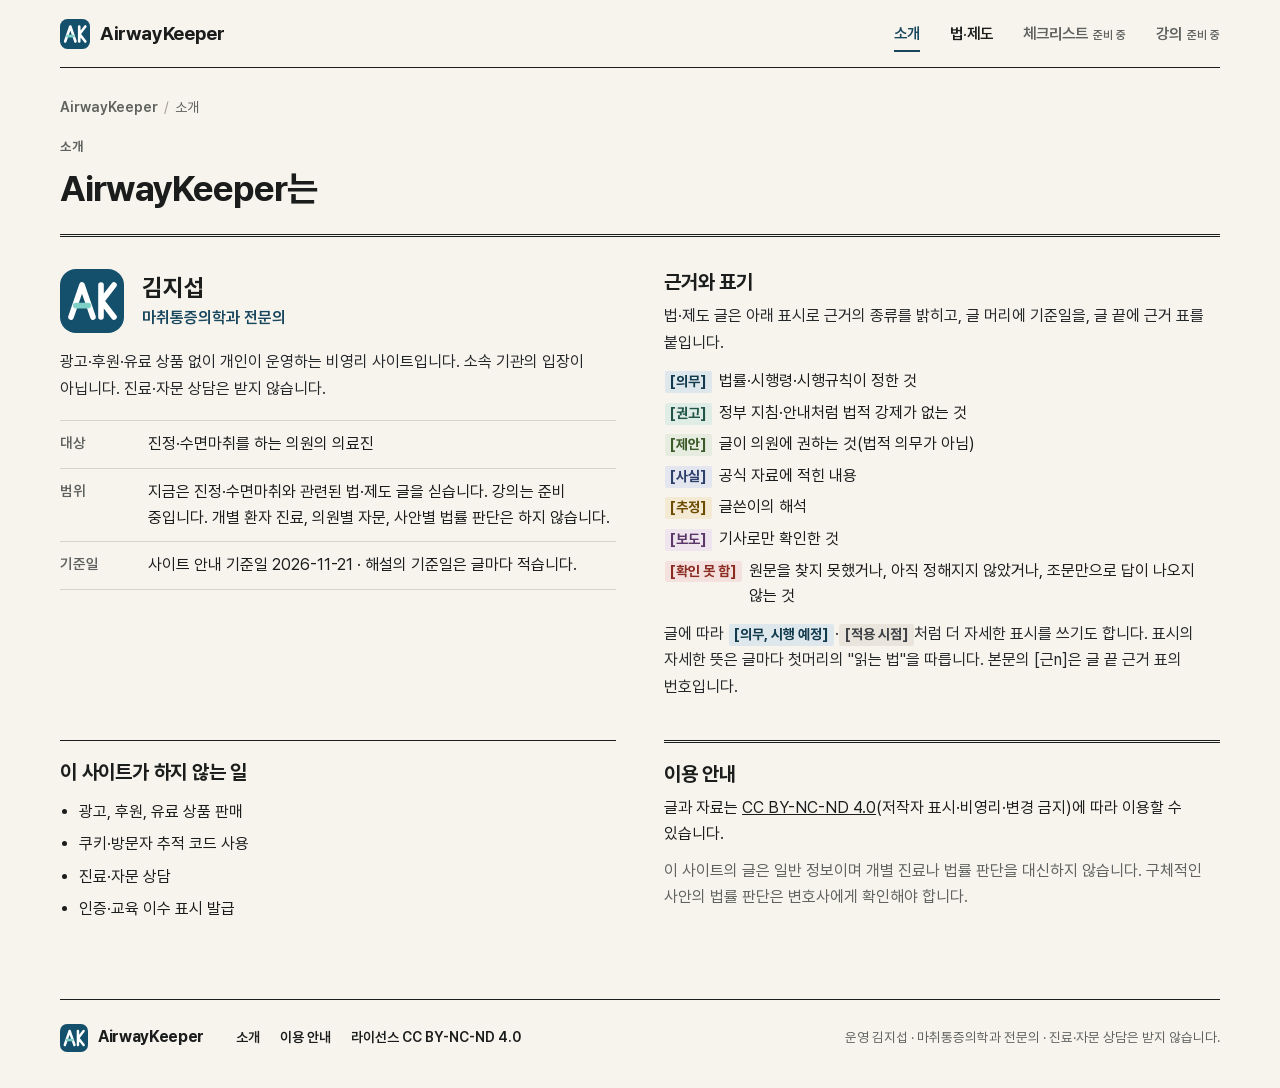
==== commit bb55effd: "대문의 작은 글자·해설 목록 링크·안내 문장·운영자 줄과 글자 화살표·안내 군말 제거 (원본 1498e81)" ====
--- a/about.html
+++ b/about.html
@@ -29,7 +29,7 @@
 
 </div></header>
 <main class="wrap">
-<nav class="crumb" aria-label="경로"><a href="index.html">AirwayKeeper</a><span class="sep">›</span><span>소개</span></nav>
+<nav class="crumb" aria-label="경로"><a href="index.html">AirwayKeeper</a><span class="sep">/</span><span>소개</span></nav>
 <div class="lhead"><div><span class="no">소개</span><h1>AirwayKeeper는</h1></div></div>
 <div class="about">
 <div class="panel"><div class="op"><img src="assets/mark.svg" alt="" width="72" height="72"><div><h3>김지섭</h3>
--- a/assets/style.css
+++ b/assets/style.css
@@ -114,11 +114,6 @@
 .idx .no{font-family:var(--serif);font-weight:600;font-size:22px;line-height:1.05;color:var(--navy)}
 .idx .t{display:block;font-size:15px;font-weight:600;line-height:1.45;letter-spacing:-.01em}
 .idx a:hover .t{text-decoration:underline;text-underline-offset:3px;text-decoration-thickness:1px}
-.idx .m{display:block;margin-top:4px;font-size:12.5px;color:var(--muted);font-variant-numeric:tabular-nums}
-.rail .more{display:flex;justify-content:flex-end;margin-top:14px}
-.rail .more a{font-size:15px;font-weight:700;color:var(--navy);text-decoration:none;white-space:nowrap}
-.rail .more a:hover{text-decoration:underline;text-underline-offset:4px}
-.rail .note{margin-top:10px;font-size:13px;line-height:1.6;color:var(--muted)}
 
 /* ---------- 시안 빌드(DRAFT = True)의 첫 화면·강의·자료실 뼈대 ---------- */
 /* ---------- 첫 화면 ---------- */
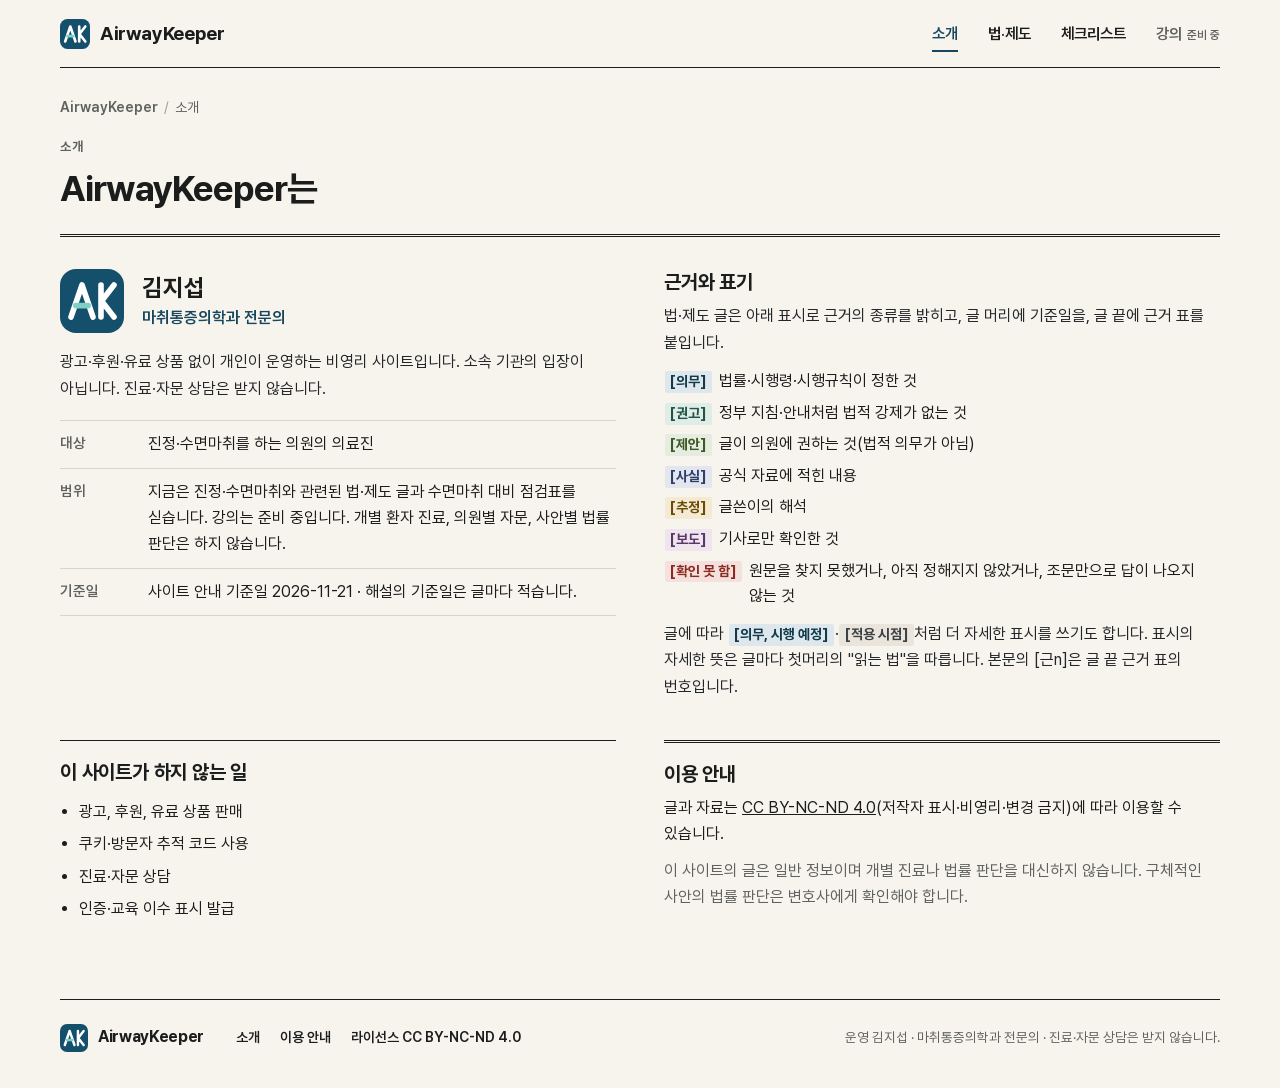
==== commit d1f24ec8: "수면마취 대비 점검표(체크리스트) 쪽 공개, 메뉴·소개·사이트맵 갱신 (원본 623175c)" ====
--- a/about.html
+++ b/about.html
@@ -25,7 +25,7 @@
 </head><body>
 <header class="top"><div class="wrap">
 <a class="brand" href="index.html"><img src="assets/mark.svg" alt="" width="30" height="30">AirwayKeeper</a>
-<nav class="nav" aria-label="주 메뉴"><a href="about.html" aria-current=page>소개</a><a href="law.html">법·제도</a><a href="checklist.html" class=soon>체크리스트<small>준비 중</small></a><a href="course.html" class=soon>강의<small>준비 중</small></a></nav>
+<nav class="nav" aria-label="주 메뉴"><a href="about.html" aria-current=page>소개</a><a href="law.html">법·제도</a><a href="checklist.html">체크리스트</a><a href="course.html" class=soon>강의<small>준비 중</small></a></nav>
 
 </div></header>
 <main class="wrap">
@@ -37,7 +37,7 @@
 <p class="op-note">광고·후원·유료 상품 없이 개인이 운영하는 비영리 사이트입니다. 소속 기관의 입장이 아닙니다. 진료·자문 상담은 받지 않습니다.</p>
 <dl class="facts">
 <div><dt>대상</dt><dd>진정·수면마취를 하는 의원의 의료진</dd></div>
-<div><dt>범위</dt><dd>지금은 진정·수면마취와 관련된 법·제도 글을 싣습니다. 강의는 준비 중입니다. 개별 환자 진료, 의원별 자문, 사안별 법률 판단은 하지 않습니다.</dd></div>
+<div><dt>범위</dt><dd>지금은 진정·수면마취와 관련된 법·제도 글과 수면마취 대비 점검표를 싣습니다. 강의는 준비 중입니다. 개별 환자 진료, 의원별 자문, 사안별 법률 판단은 하지 않습니다.</dd></div>
 <div><dt>기준일</dt><dd>사이트 안내 기준일 2026-11-21 · 해설의 기준일은 글마다 적습니다.</dd></div>
 </dl></div>
 <div class="panel"><h3>근거와 표기</h3><p>법·제도 글은 아래 표시로 근거의 종류를 밝히고, 글 머리에 기준일을, 글 끝에 근거 표를 붙입니다.</p><ul class="plain labels"><li><span class="tag tag-duty">[의무]</span> 법률·시행령·시행규칙이 정한 것</li><li><span class="tag tag-rec">[권고]</span> 정부 지침·안내처럼 법적 강제가 없는 것</li><li><span class="tag tag-sug">[제안]</span> 글이 의원에 권하는 것(법적 의무가 아님)</li><li><span class="tag tag-fact">[사실]</span> 공식 자료에 적힌 내용</li><li><span class="tag tag-est">[추정]</span> 글쓴이의 해석</li><li><span class="tag tag-press">[보도]</span> 기사로만 확인한 것</li><li><span class="tag tag-unk">[확인 못 함]</span> 원문을 찾지 못했거나, 아직 정해지지 않았거나, 조문만으로 답이 나오지 않는 것</li></ul><p>글에 따라 <span class="tag tag-duty">[의무, 시행 예정]</span>·<span class="tag tag-note">[적용 시점]</span>처럼 더 자세한 표시를 쓰기도 합니다. 표시의 자세한 뜻은 글마다 첫머리의 "읽는 법"을 따릅니다. 본문의 [근n]은 글 끝 근거 표의 번호입니다.</p></div>
--- a/assets/style.css
+++ b/assets/style.css
@@ -378,6 +378,13 @@
 .cite a{color:var(--navy);text-decoration:none;font-weight:600}
 .cite a:hover{text-decoration:underline}
 .article.law .prose a[rel~="noreferrer"]{word-break:break-all}
+/* 체크리스트(2026-11-23): 본문 바로 아래 목록은 ☐ 칸을 맨 앞에 두는 점검 항목이다. 글머리 점 대신 내어쓰기로 줄을 맞춘다. */
+.checklist .prose>ul{list-style:none;padding-left:0}
+.checklist .prose>ul>li{padding-left:1.5em;text-indent:-1.5em}
+.checklist .prose>ul>li+li{margin-top:.55em}
+.checklist .prose>ul ul{text-indent:0}
+/* 검수 1-1: 내어쓰기(text-indent)는 inline-block인 근거 표시와 근거 번호 안으로 상속되어 ☐ 칸과 겹치므로 안에서는 끈다(화면·인쇄 공통). */
+.checklist .prose>ul>li .tag,.checklist .prose>ul>li .cite{text-indent:0}
 
 /* ---------- 자료실·양식(시안) ---------- */
 .intro{max-width:46em;margin-bottom:28px}
@@ -480,6 +487,9 @@
   .prose blockquote.point{padding:16px}
   .howto{padding:16px}
   .prose th,.prose td{min-width:110px;padding:10px 12px 10px 0;font-size:15px}
+  /* 점검표 용량 표: 글이 긴 두 칸을 좁은 화면에서 넓힌다. 셋째 칸 머리가 화면 끝에 걸려 옆으로 밀 수 있음이 보이게 한다(근거 표는 #sources 규칙이 이긴다) */
+  .checklist .prose td:nth-child(2){min-width:200px}
+  .checklist .prose td:nth-child(3){min-width:180px}
   .lessons a{gap:12px;padding:14px 0}
   .lessons .st{width:22px;font-size:21px}
   .law-list .t{font-size:16px}
@@ -492,7 +502,7 @@
 
 /* 인쇄: 화면 장식을 빼고 본문·양식만 남긴다. 양식은 한 장씩 새 쪽에서 시작한다. */
 @media print{
-  @page{margin:10mm 12mm}
+  @page{size:A4;margin:10mm 12mm}
   body{background:#fff;font-size:10.5pt;line-height:1.5;color:#000}
   .draft,.top,.foot,.side,.crumb,.pn,.rel,.fhead,.lhead .chprog,.lhead>.btn,.list-h,.lessons{display:none!important}
   .layout{display:block}
@@ -501,6 +511,7 @@
   .prose h2{break-after:avoid}
   .table-wrap{overflow:visible;border:0}
   .prose th,.prose td{border:1px solid #888;min-width:0;padding:5px 7px}
+  .prose tbody tr:last-child td{border-bottom:1px solid #888}
   .form-sheet{font-size:9.5pt;line-height:1.35}
   .form-sheet>*+*{margin-top:.5em}
   .form-sheet h2{font-size:15pt}
@@ -513,6 +524,18 @@
   .all-forms{display:block}
   .all-forms .form-sheet+.form-sheet{break-before:page}
   .src{box-shadow:none;border:1px solid #999;background:#fff;color:#000}
+  .lhead{border-bottom:2px solid #000;margin:0 0 10pt;padding-bottom:6pt}
+  .lhead h1{font-size:17pt}
+  .howto{background:#fff;border:1px solid #888;padding:6pt 9pt;font-size:9.5pt}
+  .checklist .prose{font-size:10pt}
+  .checklist .prose h2{font-size:12.5pt;margin-top:12pt;border-top:1px solid #000;padding-top:4pt}
+  .checklist .prose>ul>li{break-inside:avoid;margin-top:3pt}
+  .checklist .prose table{font-size:9pt}
+  /* 검수 1-4 지적 12: ASRA LAST 대응 요점(머리 문단과 번호 1–6)을 한 쪽에 모은다 */
+  .checklist .prose>ol{break-inside:avoid}
+  .checklist .prose>p:has(+ol){break-after:avoid}
+  .tag{color:#000!important;background:none!important;border:0!important;padding:0!important}
+  .credit{font-size:8.5pt}
 }
 /* 근거 표기 설명(소개·시안 첫 화면) */
 .labels{list-style:none;padding-left:0;margin:12px 0}
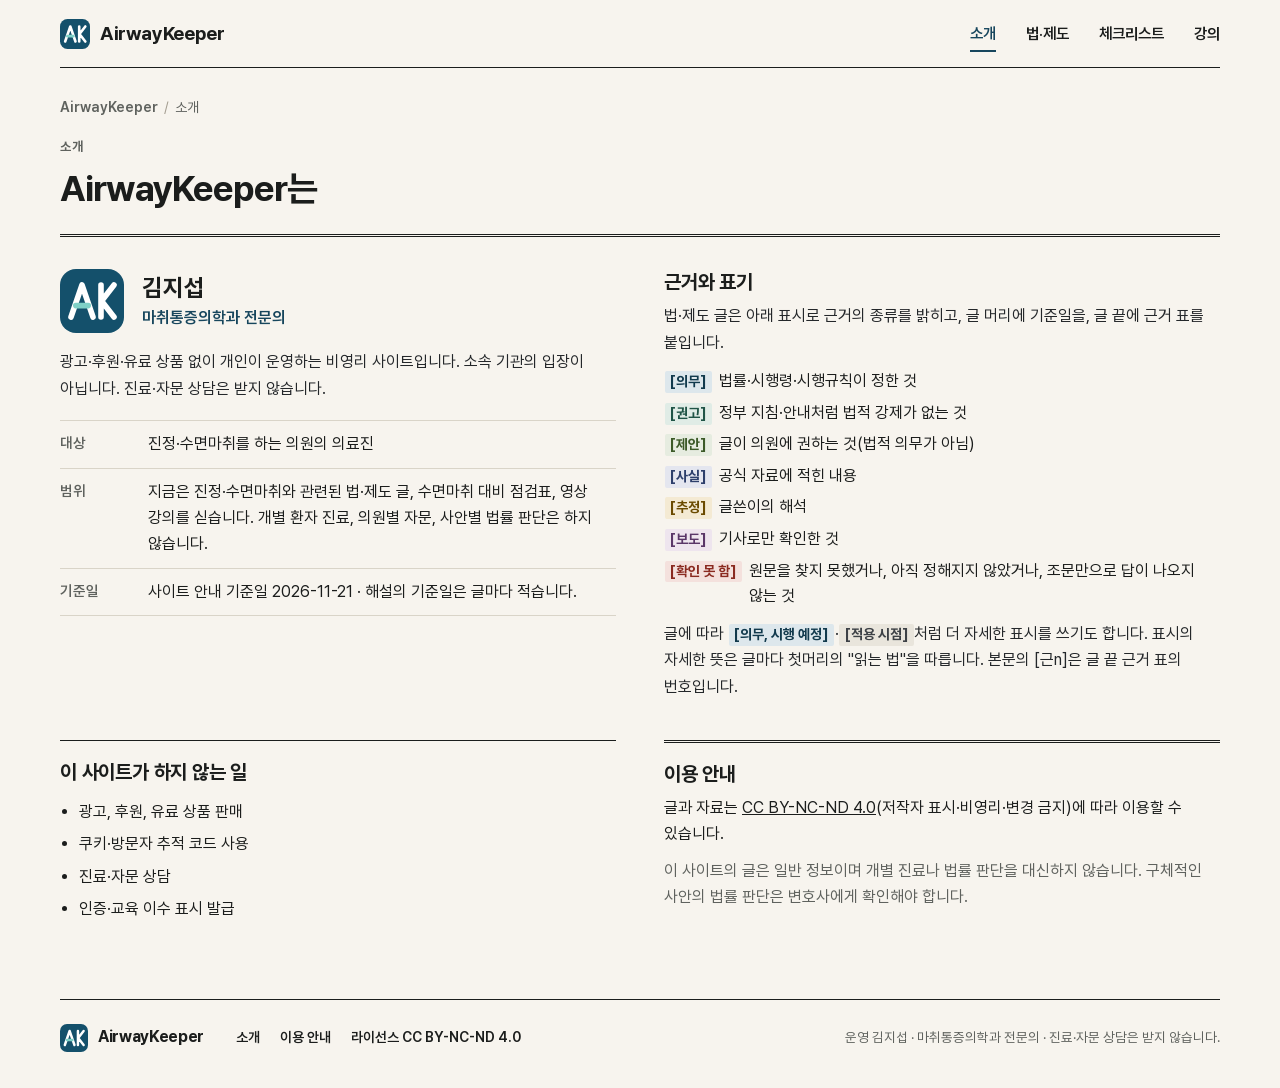
==== commit 340ac9f5: "강의 쪽 공개: 유튜브 강의 1 「진정(수면마취)이란 무엇인가?」, 메뉴의 준비 중 표시 뗌 (원본 dd7cf50)" ====
--- a/about.html
+++ b/about.html
@@ -9,7 +9,7 @@
 <meta property="og:title" content="소개 — AirwayKeeper">
 <meta property="og:description" content="마취통증의학과 전문의 김지섭이 개인으로 운영하는 비영리 사이트입니다. 진정·수면마취를 하는 의원의 의료진이 알아야 할 법·제도를 근거와 함께 정리해 무료로 열어 둡니다.">
 <meta property="og:url" content="https://airwaykeeper.com/about.html">
-<meta property="og:image" content="https://airwaykeeper.com/assets/og-image.png">
+<meta property="og:image" content="https://airwaykeeper.com/assets/og-home-v2.png">
 <meta property="og:image:type" content="image/png">
 <meta property="og:image:width" content="1200">
 <meta property="og:image:height" content="630">
@@ -18,14 +18,14 @@
 <meta name="twitter:card" content="summary_large_image">
 <meta name="twitter:title" content="소개 — AirwayKeeper">
 <meta name="twitter:description" content="마취통증의학과 전문의 김지섭이 개인으로 운영하는 비영리 사이트입니다. 진정·수면마취를 하는 의원의 의료진이 알아야 할 법·제도를 근거와 함께 정리해 무료로 열어 둡니다.">
-<meta name="twitter:image" content="https://airwaykeeper.com/assets/og-image.png">
+<meta name="twitter:image" content="https://airwaykeeper.com/assets/og-home-v2.png">
 <meta name="twitter:image:alt" content="AirwayKeeper — 진정 안전의 기준을 세우다">
 <link rel="stylesheet" href="assets/style.css">
 <link rel="icon" href="assets/mark.svg" type="image/svg+xml">
 </head><body>
 <header class="top"><div class="wrap">
 <a class="brand" href="index.html"><img src="assets/mark.svg" alt="" width="30" height="30">AirwayKeeper</a>
-<nav class="nav" aria-label="주 메뉴"><a href="about.html" aria-current=page>소개</a><a href="law.html">법·제도</a><a href="checklist.html">체크리스트</a><a href="course.html" class=soon>강의<small>준비 중</small></a></nav>
+<nav class="nav" aria-label="주 메뉴"><a href="about.html" aria-current=page>소개</a><a href="law.html">법·제도</a><a href="checklist.html">체크리스트</a><a href="course.html">강의</a></nav>
 
 </div></header>
 <main class="wrap">
@@ -37,7 +37,7 @@
 <p class="op-note">광고·후원·유료 상품 없이 개인이 운영하는 비영리 사이트입니다. 소속 기관의 입장이 아닙니다. 진료·자문 상담은 받지 않습니다.</p>
 <dl class="facts">
 <div><dt>대상</dt><dd>진정·수면마취를 하는 의원의 의료진</dd></div>
-<div><dt>범위</dt><dd>지금은 진정·수면마취와 관련된 법·제도 글과 수면마취 대비 점검표를 싣습니다. 강의는 준비 중입니다. 개별 환자 진료, 의원별 자문, 사안별 법률 판단은 하지 않습니다.</dd></div>
+<div><dt>범위</dt><dd>지금은 진정·수면마취와 관련된 법·제도 글, 수면마취 대비 점검표, 영상 강의를 싣습니다. 개별 환자 진료, 의원별 자문, 사안별 법률 판단은 하지 않습니다.</dd></div>
 <div><dt>기준일</dt><dd>사이트 안내 기준일 2026-11-21 · 해설의 기준일은 글마다 적습니다.</dd></div>
 </dl></div>
 <div class="panel"><h3>근거와 표기</h3><p>법·제도 글은 아래 표시로 근거의 종류를 밝히고, 글 머리에 기준일을, 글 끝에 근거 표를 붙입니다.</p><ul class="plain labels"><li><span class="tag tag-duty">[의무]</span> 법률·시행령·시행규칙이 정한 것</li><li><span class="tag tag-rec">[권고]</span> 정부 지침·안내처럼 법적 강제가 없는 것</li><li><span class="tag tag-sug">[제안]</span> 글이 의원에 권하는 것(법적 의무가 아님)</li><li><span class="tag tag-fact">[사실]</span> 공식 자료에 적힌 내용</li><li><span class="tag tag-est">[추정]</span> 글쓴이의 해석</li><li><span class="tag tag-press">[보도]</span> 기사로만 확인한 것</li><li><span class="tag tag-unk">[확인 못 함]</span> 원문을 찾지 못했거나, 아직 정해지지 않았거나, 조문만으로 답이 나오지 않는 것</li></ul><p>글에 따라 <span class="tag tag-duty">[의무, 시행 예정]</span>·<span class="tag tag-note">[적용 시점]</span>처럼 더 자세한 표시를 쓰기도 합니다. 표시의 자세한 뜻은 글마다 첫머리의 "읽는 법"을 따릅니다. 본문의 [근n]은 글 끝 근거 표의 번호입니다.</p></div>
--- a/assets/style.css
+++ b/assets/style.css
@@ -386,6 +386,27 @@
 /* 검수 1-1: 내어쓰기(text-indent)는 inline-block인 근거 표시와 근거 번호 안으로 상속되어 ☐ 칸과 겹치므로 안에서는 끈다(화면·인쇄 공통). */
 .checklist .prose>ul>li .tag,.checklist .prose>ul>li .cite{text-indent:0}
 
+/* ---------- 강의(2026-11-24 목표 8) ---------- */
+/* 영상 칸은 그림과 재생 단추만 보이다가, 누르면 site.js가 같은 칸에 플레이어를 넣는다. */
+.lectures{list-style:none;margin:0;padding:0}
+.lecture{display:grid;grid-template-columns:minmax(0,3fr) minmax(0,2fr);gap:36px;align-items:start;padding-bottom:36px;border-bottom:1px solid var(--line)}
+.video{position:relative;aspect-ratio:16/9;background:var(--paper2);border:1px solid var(--line)}
+.video a,.video img,.video iframe{display:block;width:100%;height:100%;border:0}
+.video img{object-fit:cover}
+.video .pb{position:absolute;right:14px;bottom:14px;display:inline-flex;align-items:center;gap:6px;padding:8px 14px 8px 11px;
+  background:var(--ink);color:#fff;font-weight:600;font-size:15px;line-height:1.2;border-radius:var(--r)}
+.video .pb .ic{width:18px;height:18px}
+.video a:hover .pb,.video a:focus-visible .pb{background:var(--navy)}
+.lt .no{display:block;font-weight:700;color:var(--muted);font-size:13px;letter-spacing:.08em;margin-bottom:6px}
+.lt h2{font-size:26px;font-weight:700;letter-spacing:-.02em;line-height:1.3;color:var(--ink)}
+.lt .meta{margin-top:10px}
+.lt .desc{margin-top:16px;font-size:17px}
+.lt .basis{margin-top:14px;padding-top:14px;border-top:1px solid var(--line)}
+.lt .basis a{color:var(--navy);font-weight:600}
+.lt .fine{margin-top:10px;font-size:14px;color:var(--muted)}
+@media (max-width:900px){.lecture{grid-template-columns:minmax(0,1fr);gap:20px}.lt h2{font-size:23px}
+  .video .pb{right:8px;bottom:8px;padding:6px 10px 6px 8px;font-size:13.5px}.video .pb .ic{width:15px;height:15px}}
+
 /* ---------- 자료실·양식(시안) ---------- */
 .intro{max-width:46em;margin-bottom:28px}
 .intro>p{font-size:17px}
@@ -487,9 +508,15 @@
   .prose blockquote.point{padding:16px}
   .howto{padding:16px}
   .prose th,.prose td{min-width:110px;padding:10px 12px 10px 0;font-size:15px}
-  /* 점검표 용량 표: 글이 긴 두 칸을 좁은 화면에서 넓힌다. 셋째 칸 머리가 화면 끝에 걸려 옆으로 밀 수 있음이 보이게 한다(근거 표는 #sources 규칙이 이긴다) */
-  .checklist .prose td:nth-child(2){min-width:200px}
-  .checklist .prose td:nth-child(3){min-width:180px}
+  /* 점검표 표(용량 비교·근거): 좁은 화면에서는 행마다 카드로 쌓는다. 첫 칸이 제목, 나머지는 data-label 이름표 */
+  .checklist .prose .table-wrap{border-top:0;border-bottom:0;overflow:visible}
+  .checklist .prose table,.checklist .prose tbody,.checklist .prose tr,.checklist .prose td{display:block;width:auto}
+  .checklist .prose thead{display:none}
+  .checklist .prose tr{border:1px solid var(--rule);padding:14px 16px 6px;margin-top:12px;background:#fff}
+  .checklist .prose td,.checklist .prose td:first-child{min-width:0;padding:0 0 10px;border:0;font-size:15px;overflow-wrap:anywhere}
+  .checklist .prose td:first-child{font-size:17px;font-weight:700;padding-bottom:8px}
+  .checklist .prose td[data-label]:not(:first-child)::before{content:attr(data-label);display:block;font-size:13px;font-weight:700;color:var(--muted);margin-bottom:2px}
+  .checklist .prose #sources~.table-wrap td{min-width:0}
   .lessons a{gap:12px;padding:14px 0}
   .lessons .st{width:22px;font-size:21px}
   .law-list .t{font-size:16px}
@@ -532,8 +559,8 @@
   .checklist .prose>ul>li{break-inside:avoid;margin-top:3pt}
   .checklist .prose table{font-size:9pt}
   /* 검수 1-4 지적 12: ASRA LAST 대응 요점(머리 문단과 번호 1–6)을 한 쪽에 모은다 */
-  .checklist .prose>ol{break-inside:avoid}
-  .checklist .prose>p:has(+ol){break-after:avoid}
+  .checklist .prose ol{break-inside:avoid}
+  .checklist .prose p:has(+ol){break-after:avoid}
   .tag{color:#000!important;background:none!important;border:0!important;padding:0!important}
   .credit{font-size:8.5pt}
 }
@@ -541,3 +568,45 @@
 .labels{list-style:none;padding-left:0;margin:12px 0}
 .labels li{line-height:1.6;display:grid;grid-template-columns:auto 1fr;gap:.4em;align-items:baseline}
 .panel>.labels+p{margin-top:0}
+
+/* 체크리스트: 절 접기·핵심 한 줄·근거 숨김(2026-11-24) */
+.ev-off .cite,.ev-off .ev,.ev-off .evc{display:none!important}
+.btn-ev{margin:8px 0 0 8px;background:#fff;color:var(--navy);border:1px solid var(--rule)}
+.lhead>.btnrow{display:flex;gap:8px;flex-wrap:wrap;align-items:flex-start}
+.checklist .prose>ul.ck{list-style:none;padding:0;margin:14px 0 0}
+.checklist .prose ul.ck>li{list-style:none;position:relative;padding-left:2.1em;text-indent:0;margin-top:0;padding-top:16px;padding-bottom:14px;border-top:1px solid var(--line)}
+.checklist .prose ul.ck>li:first-child{border-top:0}
+.checklist .prose ul.ck .bx{position:absolute;left:0;top:16px}
+.checklist .prose ul.ck>li>strong{display:block;margin-bottom:4px}
+.checklist .prose ul.ck .core{display:block;font-weight:700;color:var(--ink);line-height:1.6}
+.checklist .prose ul.ck .more{margin-top:8px}
+details.more>summary{list-style:none;cursor:pointer;display:inline-block;font-size:14.5px;color:var(--navy);font-weight:600;text-decoration:underline;text-underline-offset:4px;text-decoration-thickness:1px}
+details.more>summary::-webkit-details-marker{display:none}
+details.more>summary .c{display:none}details.more[open]>summary .o{display:none}details.more[open]>summary .c{display:inline}
+details.more .full{margin-top:8px;padding:12px 14px;background:var(--paper2);font-size:15.5px;line-height:1.7;color:#35434b;text-indent:0}
+details.more.blk{display:block;margin:14px 0}
+details.more.blk .full{background:none;padding:0}
+details.sec{border-top:1px solid var(--rule);margin-top:0}
+details.sec>summary{list-style:none;cursor:pointer;display:flex;align-items:center;justify-content:space-between;gap:12px;padding:14px 0}
+details.sec>summary::-webkit-details-marker{display:none}
+details.sec>summary h2{margin:0!important;border:0!important;padding:0!important}
+details.sec>summary small{font-weight:400;color:var(--muted);font-size:14px;white-space:nowrap}
+details.sec>summary::after{content:"";flex:none;width:9px;height:9px;border-right:2px solid var(--muted);border-bottom:2px solid var(--muted);transform:rotate(45deg) translateY(-3px);transition:transform .2s}
+details.sec[open]>summary::after{transform:rotate(-135deg)}
+.secnav{display:flex;justify-content:space-between;gap:12px;margin:28px 0 8px;padding-top:16px;border-top:1px solid var(--rule)}
+.secnav a{font-weight:600;color:var(--navy);text-decoration:none}
+.dlist{list-style:none;margin:16px 0 0;padding:0;border-top:1px solid var(--rule)}
+.dlist li{border-bottom:1px solid var(--line)}
+.dlist a{display:flex;justify-content:space-between;gap:12px;padding:16px 0;text-decoration:none;color:var(--ink);font-weight:600}
+.dlist small{color:var(--muted);font-weight:400;white-space:nowrap}
+@media (max-width:640px){
+.btn-ev{margin:8px 0 0}
+.checklist .prose{font-size:17px;line-height:1.75}
+.checklist .prose ul.ck .core{font-size:17.5px}
+}
+@media print{
+.btn-ev,.more>summary,.secnav{display:none!important}
+.cite,.ev,.evc{display:revert!important}
+.more .full{display:block!important;background:none;padding:0 0 0 1.5em}
+details.sec>summary::after{display:none}
+}
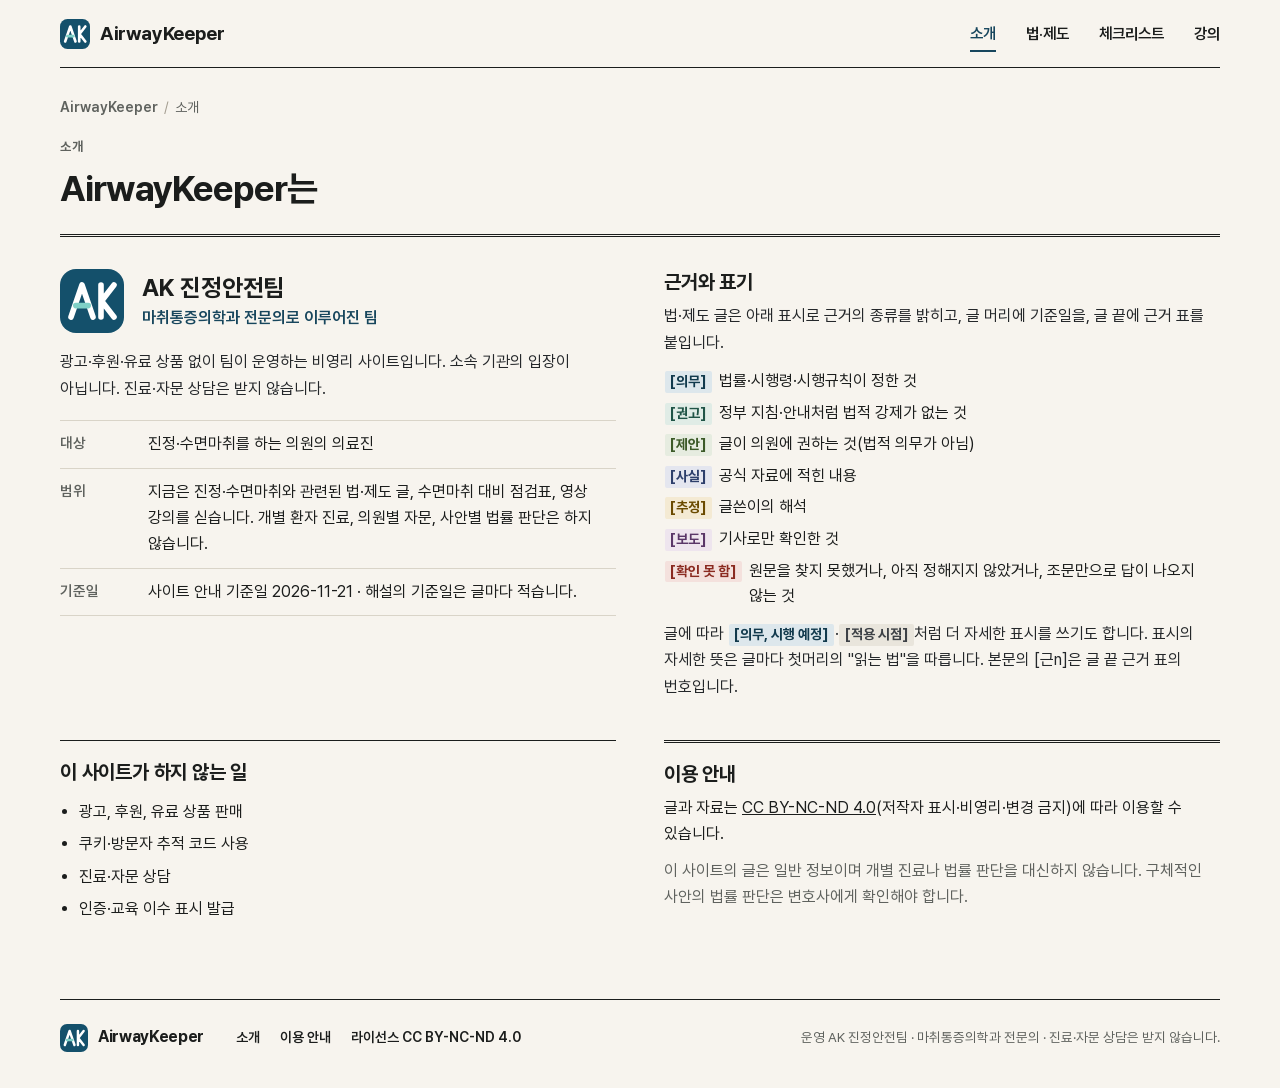
==== commit cfdf6787: "작성자 표기를 실명에서 AK 진정안전팀으로 바꿈 (원본 b815f1c)" ====
--- a/about.html
+++ b/about.html
@@ -2,12 +2,12 @@
 <html lang="ko"><head><meta charset="utf-8">
 <meta name="viewport" content="width=device-width,initial-scale=1">
 <title>소개 — AirwayKeeper</title>
-<meta name="description" content="마취통증의학과 전문의 김지섭이 개인으로 운영하는 비영리 사이트입니다. 진정·수면마취를 하는 의원의 의료진이 알아야 할 법·제도를 근거와 함께 정리해 무료로 열어 둡니다.">
+<meta name="description" content="마취통증의학과 전문의로 이루어진 AK 진정안전팀이 운영하는 비영리 사이트입니다. 진정·수면마취를 하는 의원의 의료진이 알아야 할 법·제도를 근거와 함께 정리해 무료로 열어 둡니다.">
 <link rel="canonical" href="https://airwaykeeper.com/about.html">
 <meta property="og:type" content="website">
 <meta property="og:site_name" content="AirwayKeeper">
 <meta property="og:title" content="소개 — AirwayKeeper">
-<meta property="og:description" content="마취통증의학과 전문의 김지섭이 개인으로 운영하는 비영리 사이트입니다. 진정·수면마취를 하는 의원의 의료진이 알아야 할 법·제도를 근거와 함께 정리해 무료로 열어 둡니다.">
+<meta property="og:description" content="마취통증의학과 전문의로 이루어진 AK 진정안전팀이 운영하는 비영리 사이트입니다. 진정·수면마취를 하는 의원의 의료진이 알아야 할 법·제도를 근거와 함께 정리해 무료로 열어 둡니다.">
 <meta property="og:url" content="https://airwaykeeper.com/about.html">
 <meta property="og:image" content="https://airwaykeeper.com/assets/og-home-v2.png">
 <meta property="og:image:type" content="image/png">
@@ -17,7 +17,7 @@
 <meta property="og:locale" content="ko_KR">
 <meta name="twitter:card" content="summary_large_image">
 <meta name="twitter:title" content="소개 — AirwayKeeper">
-<meta name="twitter:description" content="마취통증의학과 전문의 김지섭이 개인으로 운영하는 비영리 사이트입니다. 진정·수면마취를 하는 의원의 의료진이 알아야 할 법·제도를 근거와 함께 정리해 무료로 열어 둡니다.">
+<meta name="twitter:description" content="마취통증의학과 전문의로 이루어진 AK 진정안전팀이 운영하는 비영리 사이트입니다. 진정·수면마취를 하는 의원의 의료진이 알아야 할 법·제도를 근거와 함께 정리해 무료로 열어 둡니다.">
 <meta name="twitter:image" content="https://airwaykeeper.com/assets/og-home-v2.png">
 <meta name="twitter:image:alt" content="AirwayKeeper — 진정 안전의 기준을 세우다">
 <link rel="stylesheet" href="assets/style.css">
@@ -32,9 +32,9 @@
 <nav class="crumb" aria-label="경로"><a href="index.html">AirwayKeeper</a><span class="sep">/</span><span>소개</span></nav>
 <div class="lhead"><div><span class="no">소개</span><h1>AirwayKeeper는</h1></div></div>
 <div class="about">
-<div class="panel"><div class="op"><img src="assets/mark.svg" alt="" width="72" height="72"><div><h3>김지섭</h3>
-<p class="role">마취통증의학과 전문의</p></div></div>
-<p class="op-note">광고·후원·유료 상품 없이 개인이 운영하는 비영리 사이트입니다. 소속 기관의 입장이 아닙니다. 진료·자문 상담은 받지 않습니다.</p>
+<div class="panel"><div class="op"><img src="assets/mark.svg" alt="" width="72" height="72"><div><h3>AK 진정안전팀</h3>
+<p class="role">마취통증의학과 전문의로 이루어진 팀</p></div></div>
+<p class="op-note">광고·후원·유료 상품 없이 팀이 운영하는 비영리 사이트입니다. 소속 기관의 입장이 아닙니다. 진료·자문 상담은 받지 않습니다.</p>
 <dl class="facts">
 <div><dt>대상</dt><dd>진정·수면마취를 하는 의원의 의료진</dd></div>
 <div><dt>범위</dt><dd>지금은 진정·수면마취와 관련된 법·제도 글, 수면마취 대비 점검표, 영상 강의를 싣습니다. 개별 환자 진료, 의원별 자문, 사안별 법률 판단은 하지 않습니다.</dd></div>
@@ -50,7 +50,7 @@
 <footer class="foot"><div class="wrap">
 <a class="brand" href="index.html"><img src="assets/mark.svg" alt="" width="30" height="30">AirwayKeeper</a>
 <p class="links"><a href="about.html">소개</a><a href="guide.html">이용 안내</a><a href="guide.html#license">라이선스 CC BY-NC-ND 4.0</a></p>
-<p class="small">운영 김지섭 · 마취통증의학과 전문의 · 진료·자문 상담은 받지 않습니다.</p>
+<p class="small">운영 AK 진정안전팀 · 마취통증의학과 전문의 · 진료·자문 상담은 받지 않습니다.</p>
 </div></footer>
 <script src="assets/site.js"></script>
 </body></html>
